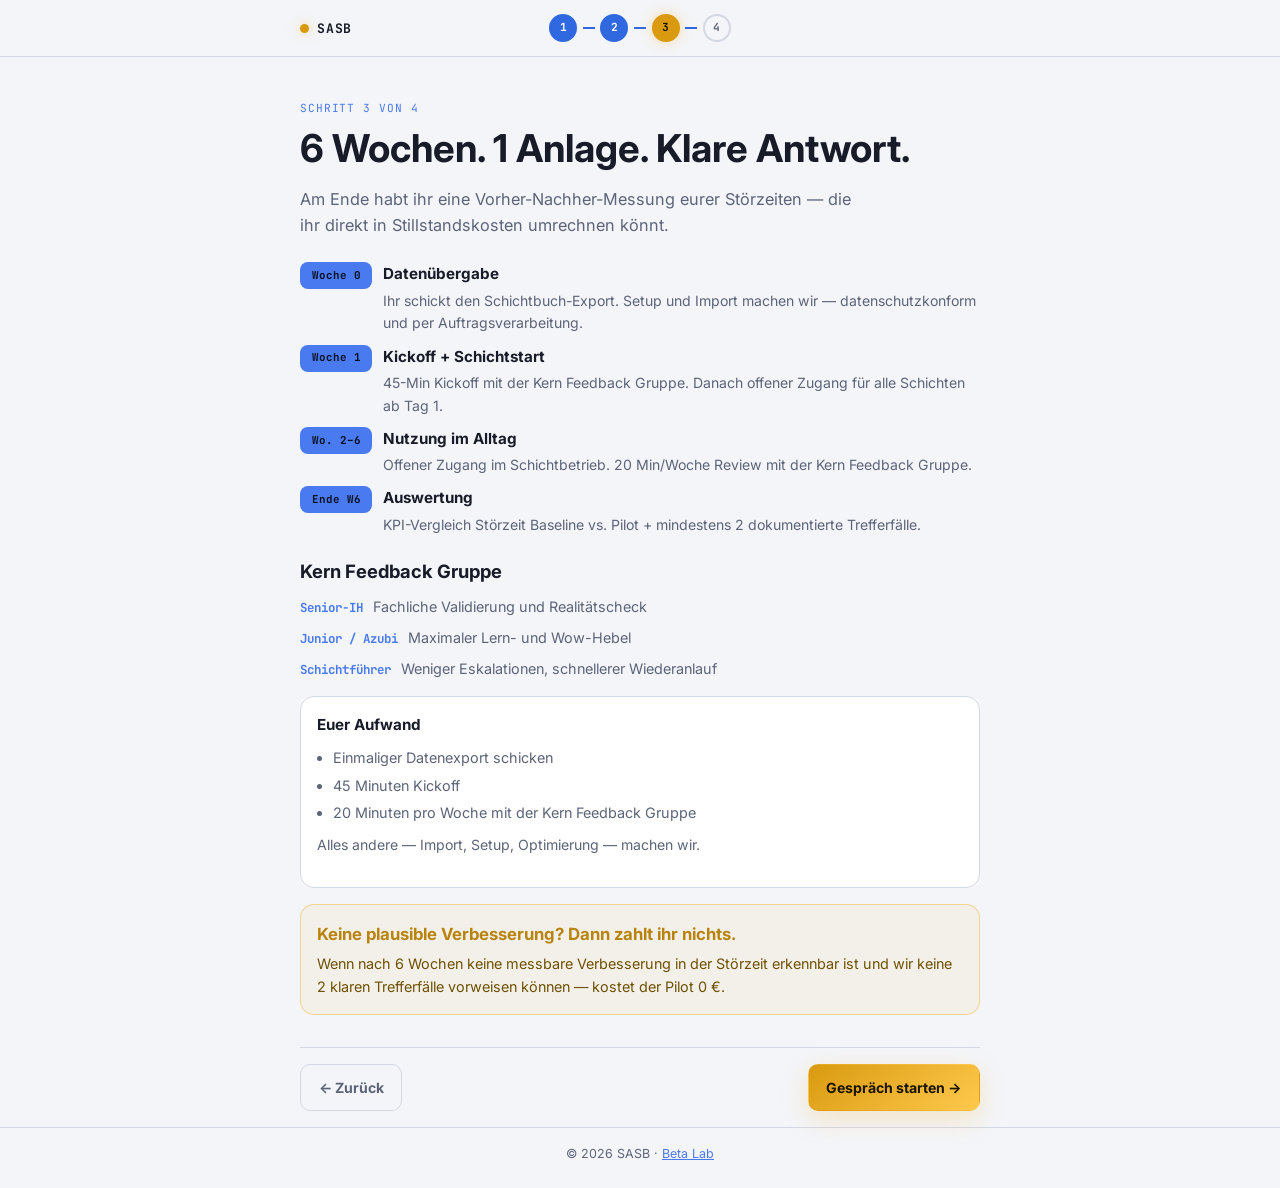
==== ablauf/index.html @ c2d975c8 "Restructure static site and add GitHub Pages deployment" ====
<!doctype html>
<html lang="de">
<head>
  <meta charset="utf-8" />
  <script>
  (() => {
    try {
      const stored = localStorage.getItem('lugh21-theme');
      if (stored === 'dark' || stored === 'light') {
        document.documentElement.setAttribute('data-theme', stored);
      } else if (stored === 'system') {
        document.documentElement.removeAttribute('data-theme');
      } else {
        document.documentElement.setAttribute('data-theme', 'light');
      }
    } catch (error) {
      document.documentElement.setAttribute('data-theme', 'light');
    }
  })();
  </script>
  <meta name="viewport" content="width=device-width, initial-scale=1" />
  <title>SASB | 6 Wochen Pilot</title>
  <meta name="description" content="Der SASB-Pilot: 6 Wochen, 1 Engpassanlage, klare Messung — und wenn nichts besser wird, kostet es nichts." />
  <meta name="robots" content="noindex,nofollow" />
  <link rel="preconnect" href="https://fonts.googleapis.com" />
  <link rel="preconnect" href="https://fonts.gstatic.com" crossorigin />
  <link rel="preconnect" href="https://assets.calendly.com" crossorigin />
  <link rel="preconnect" href="https://calendly.com" />
  <link rel="dns-prefetch" href="//assets.calendly.com" />
  <link rel="dns-prefetch" href="//calendly.com" />
  <link href="https://fonts.googleapis.com/css2?family=Inter:wght@400;600;700&family=JetBrains+Mono:wght@500;700&display=swap" rel="stylesheet" />
  <link rel="stylesheet" href="../assets/style.css" />
  <script src="../assets/theme.js" defer></script>
</head>
<body>

  <header class="site-header">
    <div class="wrap header-row">
      <a class="brand" href="../">
        <span class="brand-dot" aria-hidden="true"></span>
        SASB
      </a>
      <nav class="steps" aria-label="Fortschritt">
        <a class="step-dot done" href="../" aria-label="Schritt 1">1</a>
        <span class="step-line done"></span>
        <a class="step-dot done" href="../loesung/" aria-label="Schritt 2">2</a>
        <span class="step-line done"></span>
        <span class="step-dot active" aria-current="step" aria-label="Schritt 3">3</span>
        <span class="step-line done"></span>
        <a class="step-dot" href="../termin/" aria-label="Schritt 4">4</a>
      </nav>
      <div class="links"></div>
    </div>
  </header>

  <main>
    <div class="wrap">

      <div class="reveal">
        <p class="page-label">Schritt 3 von 4</p>
        <h1>6 Wochen. 1 Anlage. Klare Antwort.</h1>
        <p class="lead">Am Ende habt ihr eine Vorher-Nachher-Messung eurer Störzeiten — die ihr direkt in Stillstandskosten umrechnen könnt.</p>
      </div>

      <div class="timeline reveal d2">
        <div class="tl-item">
          <span class="tl-tag">Woche 0</span>
          <div>
            <h3>Datenübergabe</h3>
            <p>Ihr schickt den Schichtbuch-Export. Setup und Import machen wir — datenschutzkonform und per Auftragsverarbeitung.</p>
          </div>
        </div>
        <div class="tl-item">
          <span class="tl-tag">Woche 1</span>
          <div>
            <h3>Kickoff + Schichtstart</h3>
            <p>45-Min Kickoff mit der Kern Feedback Gruppe. Danach offener Zugang für alle Schichten ab Tag 1.</p>
          </div>
        </div>
        <div class="tl-item">
          <span class="tl-tag">Wo. 2–6</span>
          <div>
            <h3>Nutzung im Alltag</h3>
            <p>Offener Zugang im Schichtbetrieb. 20 Min/Woche Review mit der Kern Feedback Gruppe.</p>
          </div>
        </div>
        <div class="tl-item">
          <span class="tl-tag">Ende W6</span>
          <div>
            <h3>Auswertung</h3>
            <p>KPI-Vergleich Störzeit Baseline vs. Pilot + mindestens 2 dokumentierte Trefferfälle.</p>
          </div>
        </div>
      </div>

      <h2 class="reveal d2" style="margin-top: 1.5rem;">Kern Feedback Gruppe</h2>
      <div class="champions reveal d2">
        <div class="champion">
          <strong>Senior-IH</strong>
          <span>Fachliche Validierung und Realitätscheck</span>
        </div>
        <div class="champion">
          <strong>Junior / Azubi</strong>
          <span>Maximaler Lern- und Wow-Hebel</span>
        </div>
        <div class="champion">
          <strong>Schichtführer</strong>
          <span>Weniger Eskalationen, schnellerer Wiederanlauf</span>
        </div>
      </div>

      <div class="effort reveal d3">
        <h3>Euer Aufwand</h3>
        <ul>
          <li>Einmaliger Datenexport schicken</li>
          <li>45 Minuten Kickoff</li>
          <li>20 Minuten pro Woche mit der Kern Feedback Gruppe</li>
        </ul>
        <p style="margin-top: 0.6rem; color: var(--muted); font-size: 0.88rem;">Alles andere — Import, Setup, Optimierung — machen wir.</p>
      </div>

      <div class="signal-box reveal d3">
        <h3>Keine plausible Verbesserung? Dann zahlt ihr nichts.</h3>
        <p>Wenn nach 6 Wochen keine messbare Verbesserung in der Störzeit erkennbar ist und wir keine 2 klaren Trefferfälle vorweisen können — kostet der Pilot 0&nbsp;&euro;.</p>
      </div>

      <nav class="wizard-nav reveal d3">
        <a class="btn btn-back" href="../loesung/">&larr; Zurück</a>
        <a class="btn btn-next" href="../termin/">Gespräch starten &rarr;</a>
      </nav>

    </div>
  </main>

  <footer class="site-footer">
    <div class="wrap">
      &copy; 2026 SASB &middot; <a href="/beta-lab/">Beta Lab</a>
    </div>
  </footer>

  <script>
    (() => {
      const TERMIN_URL = '../termin/';
      const CALENDLY_WIDGET_URL = 'https://assets.calendly.com/assets/external/widget.js';
      let warmed = false;

      function appendHeadLink(attributes) {
        if (document.head.querySelector(`link[href="${attributes.href}"][rel="${attributes.rel}"]`)) return;

        const link = document.createElement('link');
        Object.entries(attributes).forEach(([key, value]) => {
          link.setAttribute(key, value);
        });
        document.head.appendChild(link);
      }

      function warmCalendly() {
        if (warmed) return;
        warmed = true;

        appendHeadLink({ rel: 'prefetch', href: TERMIN_URL });
        appendHeadLink({ rel: 'prefetch', href: CALENDLY_WIDGET_URL, as: 'script', crossorigin: 'anonymous' });
      }

      const nextButton = document.querySelector('a[href="../termin/"]');
      if (nextButton) {
        ['pointerenter', 'focus', 'touchstart'].forEach((eventName) => {
          nextButton.addEventListener(eventName, warmCalendly, { once: true, passive: true });
        });
      }

      if ('requestIdleCallback' in window) {
        window.requestIdleCallback(warmCalendly, { timeout: 1600 });
      } else {
        window.setTimeout(warmCalendly, 900);
      }
    })();
  </script>

</body>
</html>
---- assets/style.css ----
/* SASB Case Study Flow — "Werkstatt-Klarheit" */

/* === Light Mode (Default) === */
:root {
  color-scheme: light;
  --bg: #f4f5f9;
  --surface: #ffffff;
  --surface-2: #eceef3;
  --line: #d3d8e3;
  --text: #181c28;
  --muted: #5c6478;
  --blue: #3068e0;
  --blue-soft: #4a7af0;
  --signal: #d99a10;
  --signal-soft: #b8840e;
  --ok: #1c9968;
  --warn: #d44e4e;
  --header-bg: rgba(244, 245, 249, 0.92);
  --terminal-bg: #eceef3;
  --terminal-text: #2c3652;
  --signal-text: #6e5000;
  --callout-text: #1e3d6e;
  --max: 680px;
  --r: 14px;
}

/* === Dark Mode === */
:root[data-theme="dark"] {
  color-scheme: dark;
  --bg: #0c1021;
  --surface: #151b2e;
  --surface-2: #1a2240;
  --line: #253354;
  --text: #e8edf5;
  --muted: #8a96b0;
  --blue: #3b7dff;
  --blue-soft: #6b9fff;
  --signal: #f0b429;
  --signal-soft: #ffd97a;
  --ok: #34d399;
  --warn: #f87171;
  --header-bg: rgba(12, 16, 33, 0.92);
  --terminal-bg: linear-gradient(175deg, #0e142a, #0a0e1c);
  --terminal-text: #c0d0f0;
  --signal-text: #ffe8a8;
  --callout-text: #bdd4ff;
}

@media (prefers-color-scheme: dark) {
  :root:not([data-theme]) {
    color-scheme: dark;
    --bg: #0c1021;
    --surface: #151b2e;
    --surface-2: #1a2240;
    --line: #253354;
    --text: #e8edf5;
    --muted: #8a96b0;
    --blue: #3b7dff;
    --blue-soft: #6b9fff;
    --signal: #f0b429;
    --signal-soft: #ffd97a;
    --ok: #34d399;
    --warn: #f87171;
    --header-bg: rgba(12, 16, 33, 0.92);
    --terminal-bg: linear-gradient(175deg, #0e142a, #0a0e1c);
    --terminal-text: #c0d0f0;
    --signal-text: #ffe8a8;
    --callout-text: #bdd4ff;
  }
}

*, *::before, *::after { box-sizing: border-box; }

html, body { margin: 0; padding: 0; }

body {
  font-family: Inter, system-ui, -apple-system, sans-serif;
  color: var(--text);
  background: var(--bg);
  line-height: 1.6;
  min-height: 100vh;
  display: flex;
  flex-direction: column;
}

a { color: inherit; text-decoration: none; }

/* Layout */
.wrap {
  width: min(var(--max), calc(100% - 2rem));
  margin: 0 auto;
}

main {
  flex: 1;
  padding: 2rem 0 1rem;
}

/* === HEADER === */
.site-header {
  border-bottom: 1px solid var(--line);
  background: var(--header-bg);
  backdrop-filter: blur(10px);
  position: sticky;
  top: 0;
  z-index: 10;
}

.header-row {
  display: flex;
  align-items: center;
  justify-content: space-between;
  min-height: 56px;
  gap: 0.5rem;
}

.brand {
  display: inline-flex;
  align-items: center;
  gap: 0.5rem;
  font-family: "JetBrains Mono", monospace;
  font-weight: 700;
  font-size: 0.82rem;
  letter-spacing: 0.06em;
  text-transform: uppercase;
  color: var(--text);
  min-width: 60px;
}

.brand-dot {
  width: 9px;
  height: 9px;
  border-radius: 50%;
  background: var(--signal);
  box-shadow: 0 0 12px rgba(240, 180, 41, 0.5);
}

.links {
  display: flex;
  align-items: center;
  justify-content: flex-end;
  min-width: 60px;
}

/* === STEP INDICATOR === */
.steps {
  display: flex;
  align-items: center;
  gap: 0.35rem;
}

.step-dot {
  width: 28px;
  height: 28px;
  border-radius: 50%;
  display: grid;
  place-items: center;
  font-family: "JetBrains Mono", monospace;
  font-size: 0.7rem;
  font-weight: 700;
  border: 2px solid var(--line);
  color: var(--muted);
  background: transparent;
  transition: 0.2s ease;
}

a.step-dot:hover {
  border-color: var(--blue-soft);
  color: var(--text);
  box-shadow: 0 0 0 3px rgba(59, 125, 255, 0.12);
}

a.step-dot.done:hover {
  border-color: var(--blue-soft);
  background: var(--blue-soft);
  color: #fff;
}

a.step-dot:focus-visible {
  outline: 2px solid rgba(59, 125, 255, 0.55);
  outline-offset: 2px;
}

.step-dot.done {
  border-color: var(--blue);
  background: var(--blue);
  color: #fff;
}

.step-dot.active {
  border-color: var(--signal);
  background: var(--signal);
  color: #1a1500;
  box-shadow: 0 0 14px rgba(240, 180, 41, 0.4);
}

.step-line {
  width: 12px;
  height: 2px;
  background: var(--line);
}

.step-line.done {
  background: var(--blue);
}

/* === PAGE HEADLINE === */
.page-label {
  font-family: "JetBrains Mono", monospace;
  font-size: 0.7rem;
  letter-spacing: 0.08em;
  text-transform: uppercase;
  color: var(--blue-soft);
  margin-bottom: 0.5rem;
}

h1 {
  font-size: clamp(1.6rem, 5vw, 2.4rem);
  line-height: 1.15;
  margin: 0 0 1rem;
  font-weight: 700;
}

.lead {
  color: var(--muted);
  font-size: 1.02rem;
  margin: 0 0 1.5rem;
  max-width: 56ch;
}

h2 {
  font-size: 1.15rem;
  line-height: 1.2;
  margin: 0 0 0.6rem;
  font-weight: 700;
}

/* === CARDS === */
.card-grid {
  display: grid;
  gap: 0.75rem;
  margin-top: 1.2rem;
}

.card {
  border-radius: var(--r);
  border: 1px solid var(--line);
  background: var(--surface);
  padding: 1rem;
}

.card h3 {
  font-size: 1rem;
  margin: 0 0 0.4rem;
  line-height: 1.25;
}

.card p {
  margin: 0;
  color: var(--muted);
  font-size: 0.92rem;
}

.card-icon {
  width: 32px;
  height: 32px;
  border-radius: 8px;
  display: grid;
  place-items: center;
  font-size: 0.82rem;
  margin-bottom: 0.6rem;
  font-weight: 700;
  font-family: "JetBrains Mono", monospace;
}

.card-icon.red {
  background: rgba(248, 113, 113, 0.15);
  color: var(--warn);
  border: 1px solid rgba(248, 113, 113, 0.3);
}

.card-icon.blue {
  background: rgba(59, 125, 255, 0.12);
  color: var(--blue-soft);
  border: 1px solid rgba(59, 125, 255, 0.3);
}

.card-icon.green {
  background: rgba(52, 211, 153, 0.12);
  color: var(--ok);
  border: 1px solid rgba(52, 211, 153, 0.3);
}

/* === TERMINAL === */
.terminal {
  border-radius: var(--r);
  border: 1px solid var(--line);
  background: var(--terminal-bg);
  padding: 0.8rem 1rem;
  margin: 1rem 0;
}

.terminal-head {
  display: flex;
  align-items: center;
  gap: 0.4rem;
  margin-bottom: 0.7rem;
}

.terminal-head i {
  width: 8px;
  height: 8px;
  border-radius: 50%;
  background: var(--line);
}

.terminal-head span {
  margin-left: 0.3rem;
  font-family: "JetBrains Mono", monospace;
  font-size: 0.72rem;
  color: var(--muted);
}

.terminal pre {
  margin: 0;
  font-family: "JetBrains Mono", monospace;
  font-size: 0.78rem;
  color: var(--terminal-text);
  white-space: pre-wrap;
  line-height: 1.55;
}

/* === DEMO BLOCKS (Eingabe / Antwort) === */
.demo-context {
  font-size: 0.88rem;
  color: var(--muted);
  margin: 1rem 0 0.5rem;
}

.demo-block {
  border-radius: var(--r);
  border: 1px solid var(--line);
  background: var(--terminal-bg);
  padding: 0.8rem 1rem;
  font-family: "JetBrains Mono", monospace;
  font-size: 0.78rem;
  color: var(--terminal-text);
  line-height: 1.55;
}

.demo-block + .demo-block {
  margin-top: 0.75rem;
}

.demo-block-head {
  display: flex;
  align-items: baseline;
  justify-content: space-between;
  gap: 0.5rem;
  margin-bottom: 0.5rem;
  flex-wrap: wrap;
}

.demo-block-head .terminal-label {
  margin-bottom: 0;
}

.demo-block-head-right {
  display: flex;
  align-items: center;
  gap: 0.5rem;
  flex-wrap: wrap;
}

.demo-block p {
  margin: 0 0 0.6rem;
}

.demo-block p:last-child {
  margin-bottom: 0;
}

/* === TERMINAL BODY (structured content) === */
.terminal-body {
  font-family: "JetBrains Mono", monospace;
  font-size: 0.78rem;
  color: var(--terminal-text);
  line-height: 1.55;
}

.terminal-body p {
  margin: 0 0 0.6rem;
}

.terminal-body p:last-child {
  margin-bottom: 0;
}

.terminal-input {
  color: var(--text);
  font-weight: 700;
  padding-bottom: 0.6rem;
  margin-bottom: 0.7rem;
  border-bottom: 1px solid var(--line);
}

.terminal-prompt {
  color: var(--signal);
  margin-right: 0.3rem;
}

.terminal-label {
  font-weight: 700;
  text-transform: uppercase;
  letter-spacing: 0.04em;
  font-size: 0.72rem;
  margin-bottom: 0.25rem;
  color: var(--muted);
}

.terminal-label.action {
  color: var(--ok);
  display: flex;
  align-items: center;
  gap: 0.5rem;
  flex-wrap: wrap;
}

.terminal-score {
  display: inline-flex;
  align-items: center;
  gap: 0.25rem;
  font-family: "JetBrains Mono", monospace;
  font-size: 0.68rem;
  font-weight: 700;
  color: var(--ok);
  background: rgba(52, 211, 153, 0.1);
  border: 1px solid rgba(52, 211, 153, 0.3);
  border-radius: 6px;
  padding: 0.15rem 0.45rem;
  text-transform: none;
  letter-spacing: 0;
}

.terminal-cause {
  font-family: "JetBrains Mono", monospace;
  font-size: 0.75rem;
  color: var(--signal-soft);
  background: rgba(240, 180, 41, 0.07);
  border: 1px solid rgba(240, 180, 41, 0.35);
  border-radius: 8px;
  padding: 0.4rem 0.6rem;
  line-height: 1.45;
  margin: 0.3rem 0 0;
}

.terminal-source-link {
  font-size: 0.68rem;
  color: var(--blue-soft);
  cursor: pointer;
  text-transform: none;
  letter-spacing: 0;
  font-weight: 500;
  white-space: nowrap;
}

.terminal-source-link:hover {
  text-decoration: underline;
}

.terminal-details {
  border-top: 1px solid var(--line);
  padding-top: 0.5rem;
  margin-top: 0.6rem;
}

.terminal-details summary {
  font-weight: 700;
  color: var(--muted);
  text-transform: uppercase;
  letter-spacing: 0.04em;
  font-size: 0.72rem;
  cursor: pointer;
  list-style: none;
  display: flex;
  align-items: center;
  gap: 0.4rem;
}

.terminal-details summary::-webkit-details-marker {
  display: none;
}

.terminal-details summary::before {
  content: "\25B6";
  font-size: 0.55rem;
  color: var(--muted);
  transition: transform 0.15s ease;
}

.terminal-details[open] summary::before {
  transform: rotate(90deg);
}

.terminal-details p {
  margin: 0.4rem 0 0;
  padding-left: 1rem;
  color: var(--terminal-text);
}

.terminal-details .terminal-raw-entry {
  margin: 0.4rem 0 0;
  padding-left: 1rem;
  color: var(--terminal-text);
  white-space: normal;
  overflow-wrap: break-word;
  font-size: 0.88rem;
  line-height: 1.6;
}

.terminal-details[open] {
  padding-bottom: 0.2rem;
}

/* === COMPARE BOX (Ist / Ist nicht) === */
.compare {
  display: grid;
  gap: 0.75rem;
  margin: 1rem 0;
}

.compare-box {
  border-radius: var(--r);
  padding: 0.9rem 1rem;
  border: 1px solid;
}

.compare-box.positive {
  border-color: rgba(52, 211, 153, 0.35);
  background: rgba(52, 211, 153, 0.06);
}

.compare-box.negative {
  border-color: rgba(248, 113, 113, 0.3);
  background: rgba(248, 113, 113, 0.05);
}

.compare-box h3 {
  font-size: 0.82rem;
  margin: 0 0 0.4rem;
  font-family: "JetBrains Mono", monospace;
  letter-spacing: 0.04em;
  text-transform: uppercase;
}

.compare-box.positive h3 { color: var(--ok); }
.compare-box.negative h3 { color: var(--warn); }

.compare-box ul {
  margin: 0;
  padding-left: 1rem;
  color: var(--muted);
  font-size: 0.88rem;
}

.compare-box li + li { margin-top: 0.3rem; }

/* === CASE CARDS === */
.case-card {
  border-radius: var(--r);
  border: 1px solid var(--line);
  background: var(--surface);
  padding: 1rem;
}

.case-card h3 {
  font-size: 0.95rem;
  margin: 0 0 0.5rem;
}

.case-card ul {
  margin: 0;
  padding-left: 1rem;
  color: var(--muted);
  font-size: 0.88rem;
}

.case-card li + li { margin-top: 0.3rem; }

/* === KPI === */
.kpi-grid {
  display: grid;
  grid-template-columns: repeat(3, 1fr);
  gap: 0.6rem;
  margin: 1rem 0;
}

.kpi-item {
  border-radius: 10px;
  border: 1px solid var(--line);
  background: var(--surface);
  padding: 0.7rem;
  text-align: center;
}

.kpi-item strong {
  display: block;
  font-family: "JetBrains Mono", monospace;
  color: var(--signal);
  font-size: 0.95rem;
}

.kpi-item span {
  font-size: 0.78rem;
  color: var(--muted);
}

/* === TIMELINE === */
.timeline {
  display: grid;
  gap: 0.6rem;
  margin: 1rem 0;
}

.tl-item {
  display: grid;
  grid-template-columns: 72px 1fr;
  gap: 0.7rem;
  align-items: start;
}

.tl-tag {
  text-align: center;
  border-radius: 8px;
  padding: 0.3rem 0.35rem;
  font-family: "JetBrains Mono", monospace;
  font-size: 0.68rem;
  font-weight: 700;
  color: #0a0f1f;
  background: var(--blue-soft);
}

.tl-item h3 {
  font-size: 0.95rem;
  margin: 0 0 0.2rem;
}

.tl-item p {
  margin: 0;
  color: var(--muted);
  font-size: 0.88rem;
}

/* === SIGNAL BOX (Risikoregel) === */
.signal-box {
  border-radius: var(--r);
  border: 1px solid rgba(240, 180, 41, 0.45);
  background: rgba(240, 180, 41, 0.07);
  padding: 1rem;
  margin: 1rem 0;
}

.signal-box h3 {
  font-size: 1.05rem;
  color: var(--signal-soft);
  margin: 0 0 0.3rem;
}

.signal-box p {
  margin: 0;
  color: var(--signal-text);
  font-size: 0.9rem;
}

/* === CALLOUT === */
.callout {
  border-radius: var(--r);
  border: 1px solid rgba(59, 125, 255, 0.35);
  background: rgba(59, 125, 255, 0.07);
  padding: 0.8rem 1rem;
  color: var(--callout-text);
  font-size: 0.88rem;
  margin: 1rem 0;
}

/* === NOTE (muted hint) === */
.note {
  font-size: 0.8rem;
  color: var(--muted);
  margin-top: 0.6rem;
  padding-left: 0.7rem;
  border-left: 2px solid var(--line);
}

/* === CHAMPIONS === */
.champions {
  display: grid;
  gap: 0.5rem;
  margin: 0.8rem 0;
}

.champion {
  display: flex;
  gap: 0.6rem;
  align-items: baseline;
  font-size: 0.9rem;
}

.champion strong {
  font-family: "JetBrains Mono", monospace;
  font-size: 0.78rem;
  color: var(--blue-soft);
  min-width: fit-content;
}

.champion span {
  color: var(--muted);
}

/* === EFFORT === */
.effort {
  border-radius: var(--r);
  border: 1px solid var(--line);
  background: var(--surface);
  padding: 1rem;
  margin: 1rem 0;
}

.effort h3 {
  font-size: 0.95rem;
  margin: 0 0 0.5rem;
}

.effort ul {
  margin: 0;
  padding-left: 1rem;
  color: var(--muted);
  font-size: 0.9rem;
}

.effort li + li { margin-top: 0.3rem; }

/* === FORM === */
.form-card {
  border-radius: var(--r);
  border: 1px solid var(--line);
  background: var(--surface);
  padding: 1rem;
  margin: 1rem 0;
}

.form-card label {
  display: block;
  font-size: 0.8rem;
  color: var(--muted);
  margin-bottom: 0.3rem;
}

.form-card input,
.form-card select,
.form-card textarea {
  width: 100%;
  border-radius: 8px;
  border: 1px solid var(--line);
  background: var(--bg);
  color: var(--text);
  font: inherit;
  font-size: 0.9rem;
  padding: 0.55rem 0.7rem;
  margin-bottom: 0.7rem;
}

.form-card textarea {
  min-height: 90px;
  resize: vertical;
}

.form-card input:focus,
.form-card select:focus,
.form-card textarea:focus {
  outline: 2px solid rgba(59, 125, 255, 0.45);
  outline-offset: 1px;
}

/* === CALENDLY EMBED === */
.calendly-container {
  position: relative;
  min-height: 760px;
  border-radius: var(--r);
  border: 1px solid var(--line);
  background: var(--surface);
  overflow: hidden;
  margin: 1.5rem 0;
}

.calendly-loading {
  position: absolute;
  inset: 0;
  display: flex;
  align-items: center;
  justify-content: center;
  padding: 1rem;
  font-family: "JetBrains Mono", monospace;
  font-size: 0.8rem;
  color: var(--muted);
  background:
    linear-gradient(
      110deg,
      transparent 20%,
      rgba(255, 255, 255, 0.26) 40%,
      transparent 60%
    ),
    linear-gradient(180deg, var(--surface), var(--surface-2));
  background-size: 250% 100%, 100% 100%;
  animation: calendlyShimmer 1.7s linear infinite;
  transition: opacity 0.22s ease;
  pointer-events: none;
}

.calendly-container .calendly-inline-widget {
  min-height: 760px;
  opacity: 0.01;
  transition: opacity 0.22s ease;
}

.calendly-container[data-calendly-state="ready"] .calendly-loading {
  opacity: 0;
}

.calendly-container[data-calendly-state="ready"] .calendly-inline-widget {
  opacity: 1;
}

.calendly-container[data-calendly-state="error"] .calendly-loading {
  animation: none;
  background: linear-gradient(180deg, var(--surface), var(--surface-2));
  pointer-events: auto;
}

.calendly-container[data-calendly-state="error"] .calendly-loading a {
  color: var(--blue);
  font-weight: 700;
  text-decoration: underline;
}

@keyframes calendlyShimmer {
  0% {
    background-position: 110% 0, 0 0;
  }
  100% {
    background-position: -120% 0, 0 0;
  }
}

.contact-divider {
  font-size: 0.85rem;
  color: var(--muted);
  text-align: center;
  margin: 1.2rem 0 0.8rem;
  position: relative;
  display: flex;
  align-items: center;
  gap: 0.8rem;
}

.contact-divider::before,
.contact-divider::after {
  content: "";
  flex: 1;
  height: 1px;
  background: var(--line);
}

.contact-alt {
  display: grid;
  gap: 0.65rem;
}

/* === CHECK LIST (Termin) === */
.check-list {
  margin: 0.8rem 0;
  padding: 0;
  list-style: none;
}

.check-list li {
  padding: 0.45rem 0 0.45rem 1.4rem;
  position: relative;
  color: var(--muted);
  font-size: 0.92rem;
}

.check-list li::before {
  content: "";
  position: absolute;
  left: 0;
  top: 0.65rem;
  width: 8px;
  height: 8px;
  border-radius: 50%;
  background: var(--blue);
}

/* === WIZARD NAV === */
.wizard-nav {
  margin-top: 2rem;
  padding-top: 1rem;
  border-top: 1px solid var(--line);
  display: flex;
  justify-content: space-between;
  align-items: center;
  gap: 0.8rem;
}

.btn {
  display: inline-flex;
  align-items: center;
  justify-content: center;
  gap: 0.4rem;
  border-radius: 10px;
  padding: 0.7rem 1.1rem;
  font-weight: 700;
  font-size: 0.88rem;
  border: 1px solid transparent;
  transition: 0.18s ease;
  cursor: pointer;
}

.btn:hover { transform: translateY(-1px); }

.btn-next {
  background: linear-gradient(140deg, var(--signal), #ffc94d);
  color: #1a1400;
  box-shadow: 0 8px 24px rgba(240, 180, 41, 0.25);
}

.btn-back {
  background: transparent;
  border-color: var(--line);
  color: var(--muted);
}

.btn-back:hover {
  border-color: var(--blue);
  color: var(--text);
}

.btn-mail {
  background: var(--blue);
  color: #fff;
  box-shadow: 0 8px 24px rgba(59, 125, 255, 0.25);
  width: 100%;
  padding: 0.85rem;
  font-size: 0.95rem;
}

.contact-options {
  margin: 1.5rem 0;
  display: grid;
  gap: 0.65rem;
}

.btn-whatsapp {
  width: 100%;
  padding: 0.85rem;
  font-size: 0.95rem;
  background: rgba(52, 211, 153, 0.12);
  border-color: rgba(52, 211, 153, 0.45);
  color: var(--text);
}

.btn-whatsapp:hover {
  border-color: rgba(52, 211, 153, 0.7);
}

/* === TRUST STRIP === */
.trust-strip {
  border-radius: var(--r);
  border: 1px solid rgba(52, 211, 153, 0.35);
  background: rgba(52, 211, 153, 0.06);
  padding: 1rem;
  margin: 1rem 0;
}

.trust-strip h3 {
  font-size: 0.95rem;
  color: var(--ok);
  margin: 0 0 0.5rem;
}

.trust-strip ul {
  margin: 0;
  padding: 0;
  list-style: none;
}

.trust-strip li {
  padding: 0.3rem 0 0.3rem 1.2rem;
  position: relative;
  color: var(--muted);
  font-size: 0.88rem;
}

.trust-strip li::before {
  content: "";
  position: absolute;
  left: 0;
  top: 0.55rem;
  width: 7px;
  height: 7px;
  border-radius: 50%;
  background: var(--ok);
}

/* === FAQ SECTION === */
.faq-section {
  margin: 1rem 0;
}

.faq-section h3 {
  font-size: 0.95rem;
  margin: 0 0 0.6rem;
}

.faq-item {
  border-radius: 10px;
  border: 1px solid var(--line);
  background: var(--surface);
  margin-bottom: 0.5rem;
}

.faq-item summary {
  padding: 0.7rem 1rem;
  font-weight: 600;
  font-size: 0.88rem;
  cursor: pointer;
  list-style: none;
  display: flex;
  align-items: center;
  gap: 0.5rem;
  color: var(--text);
}

.faq-item summary::-webkit-details-marker {
  display: none;
}

.faq-item summary::before {
  content: "\25B6";
  font-size: 0.5rem;
  color: var(--muted);
  transition: transform 0.15s ease;
  flex-shrink: 0;
}

.faq-item[open] summary::before {
  transform: rotate(90deg);
}

.faq-item p {
  margin: 0;
  padding: 0 1rem 0.7rem 1.8rem;
  color: var(--muted);
  font-size: 0.86rem;
  line-height: 1.55;
}

/* === FOOTER === */
.site-footer {
  margin-top: auto;
  border-top: 1px solid var(--line);
  padding: 1rem 0 1.5rem;
  color: var(--muted);
  font-size: 0.78rem;
  text-align: center;
}

.site-footer a {
  color: var(--blue-soft);
  text-decoration: underline;
}

/* === REVEAL ANIMATION === */
.reveal {
  opacity: 0;
  transform: translateY(14px);
  animation: lift 0.5s ease forwards;
}

.reveal.d2 { animation-delay: 0.07s; }
.reveal.d3 { animation-delay: 0.14s; }

@keyframes lift {
  to { opacity: 1; transform: none; }
}

/* === RESPONSIVE === */
@media (min-width: 640px) {
  .compare { grid-template-columns: 1fr 1fr; }
  .card-grid.cols-3 { grid-template-columns: repeat(3, 1fr); }
}

@media (max-width: 400px) {
  .steps { gap: 0.2rem; }
  .step-dot { width: 24px; height: 24px; font-size: 0.62rem; }
  .step-line { width: 6px; }
  .kpi-grid { grid-template-columns: 1fr; }
  .tl-item { grid-template-columns: 60px 1fr; }
}
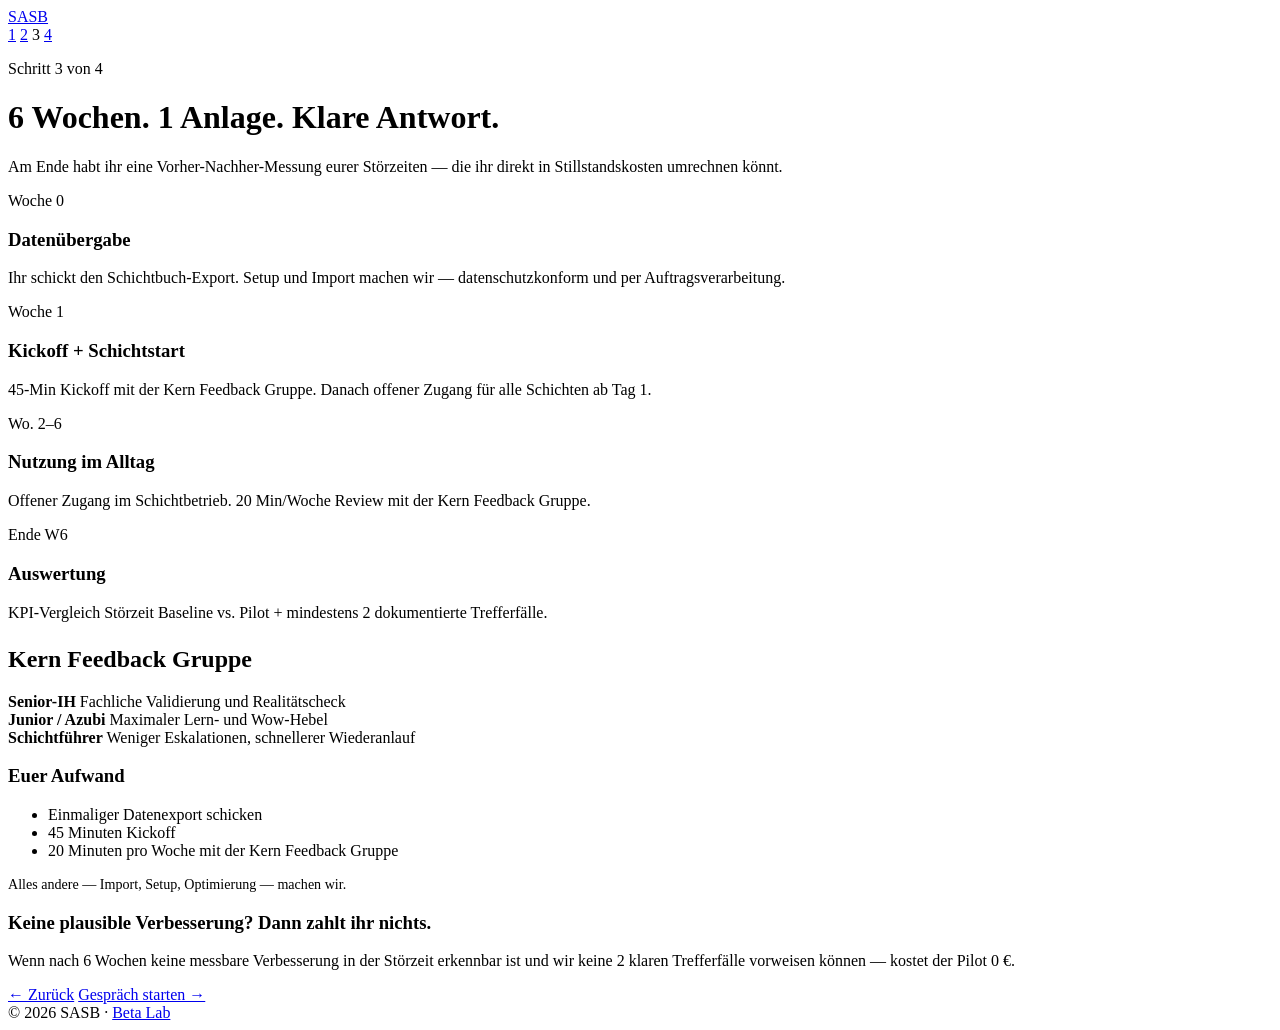
==== commit 7a41ec2b: "Update website to neuer Stand" ====
--- a/ablauf/index.html
+++ b/ablauf/index.html
@@ -29,25 +29,25 @@
   <link rel="dns-prefetch" href="//assets.calendly.com" />
   <link rel="dns-prefetch" href="//calendly.com" />
   <link href="https://fonts.googleapis.com/css2?family=Inter:wght@400;600;700&family=JetBrains+Mono:wght@500;700&display=swap" rel="stylesheet" />
-  <link rel="stylesheet" href="../assets/style.css" />
-  <script src="../assets/theme.js" defer></script>
+  <link rel="stylesheet" href="/SASB_CaseStudy/assets/style.css" />
+  <script src="/assets/theme.js" defer></script>
 </head>
 <body>
 
   <header class="site-header">
     <div class="wrap header-row">
-      <a class="brand" href="../">
+      <a class="brand" href="/SASB_CaseStudy/">
         <span class="brand-dot" aria-hidden="true"></span>
         SASB
       </a>
       <nav class="steps" aria-label="Fortschritt">
-        <a class="step-dot done" href="../" aria-label="Schritt 1">1</a>
+        <a class="step-dot done" href="/SASB_CaseStudy/" aria-label="Schritt 1">1</a>
         <span class="step-line done"></span>
-        <a class="step-dot done" href="../loesung/" aria-label="Schritt 2">2</a>
+        <a class="step-dot done" href="/SASB_CaseStudy/loesung/" aria-label="Schritt 2">2</a>
         <span class="step-line done"></span>
         <span class="step-dot active" aria-current="step" aria-label="Schritt 3">3</span>
         <span class="step-line done"></span>
-        <a class="step-dot" href="../termin/" aria-label="Schritt 4">4</a>
+        <a class="step-dot" href="/SASB_CaseStudy/termin/" aria-label="Schritt 4">4</a>
       </nav>
       <div class="links"></div>
     </div>
@@ -125,8 +125,8 @@
       </div>
 
       <nav class="wizard-nav reveal d3">
-        <a class="btn btn-back" href="../loesung/">&larr; Zurück</a>
-        <a class="btn btn-next" href="../termin/">Gespräch starten &rarr;</a>
+        <a class="btn btn-back" href="/SASB_CaseStudy/loesung/">&larr; Zurück</a>
+        <a class="btn btn-next" href="/SASB_CaseStudy/termin/">Gespräch starten &rarr;</a>
       </nav>
 
     </div>
@@ -140,8 +140,9 @@
 
   <script>
     (() => {
-      const TERMIN_URL = '../termin/';
-      const CALENDLY_WIDGET_URL = 'https://assets.calendly.com/assets/external/widget.js';
+      const TERMIN_URL = '/SASB_CaseStudy/termin/';
+      const CALENDLY_BOOKING_URL =
+        'https://calendly.com/lughvergenz/15-minuten-sasb-case-study-telefon-gesprach';
       let warmed = false;
 
       function appendHeadLink(attributes) {
@@ -158,21 +159,53 @@
         if (warmed) return;
         warmed = true;
 
+        try {
+          sessionStorage.setItem('sasb-calendly-warmed-at', String(Date.now()));
+        } catch (error) {
+          // Ignore storage issues in restricted browser contexts.
+        }
+
         appendHeadLink({ rel: 'prefetch', href: TERMIN_URL });
-        appendHeadLink({ rel: 'prefetch', href: CALENDLY_WIDGET_URL, as: 'script', crossorigin: 'anonymous' });
-      }
-
-      const nextButton = document.querySelector('a[href="../termin/"]');
+        appendHeadLink({ rel: 'prefetch', href: CALENDLY_BOOKING_URL });
+
+        if (!document.getElementById('termin-warmup-frame')) {
+          const frame = document.createElement('iframe');
+          frame.id = 'termin-warmup-frame';
+          frame.src = TERMIN_URL;
+          frame.tabIndex = -1;
+          frame.setAttribute('aria-hidden', 'true');
+          frame.style.cssText =
+            'position:absolute;left:-9999px;bottom:0;width:1px;height:1px;opacity:0;pointer-events:none;border:0;';
+          document.body.appendChild(frame);
+        }
+
+        if (!document.getElementById('calendly-warmup-frame')) {
+          const frame = document.createElement('iframe');
+          frame.id = 'calendly-warmup-frame';
+          frame.src = CALENDLY_BOOKING_URL;
+          frame.tabIndex = -1;
+          frame.setAttribute('aria-hidden', 'true');
+          frame.style.cssText =
+            'position:absolute;left:-9999px;bottom:0;width:1px;height:1px;opacity:0;pointer-events:none;border:0;';
+          document.body.appendChild(frame);
+        }
+      }
+
+      const nextButton = document.querySelector('a[href="/SASB_CaseStudy/termin/"]');
       if (nextButton) {
         ['pointerenter', 'focus', 'touchstart'].forEach((eventName) => {
           nextButton.addEventListener(eventName, warmCalendly, { once: true, passive: true });
         });
       }
 
+      window.addEventListener('load', () => {
+        window.setTimeout(warmCalendly, 80);
+      }, { once: true });
+
       if ('requestIdleCallback' in window) {
-        window.requestIdleCallback(warmCalendly, { timeout: 1600 });
+        window.requestIdleCallback(warmCalendly, { timeout: 700 });
       } else {
-        window.setTimeout(warmCalendly, 900);
+        window.setTimeout(warmCalendly, 300);
       }
     })();
   </script>
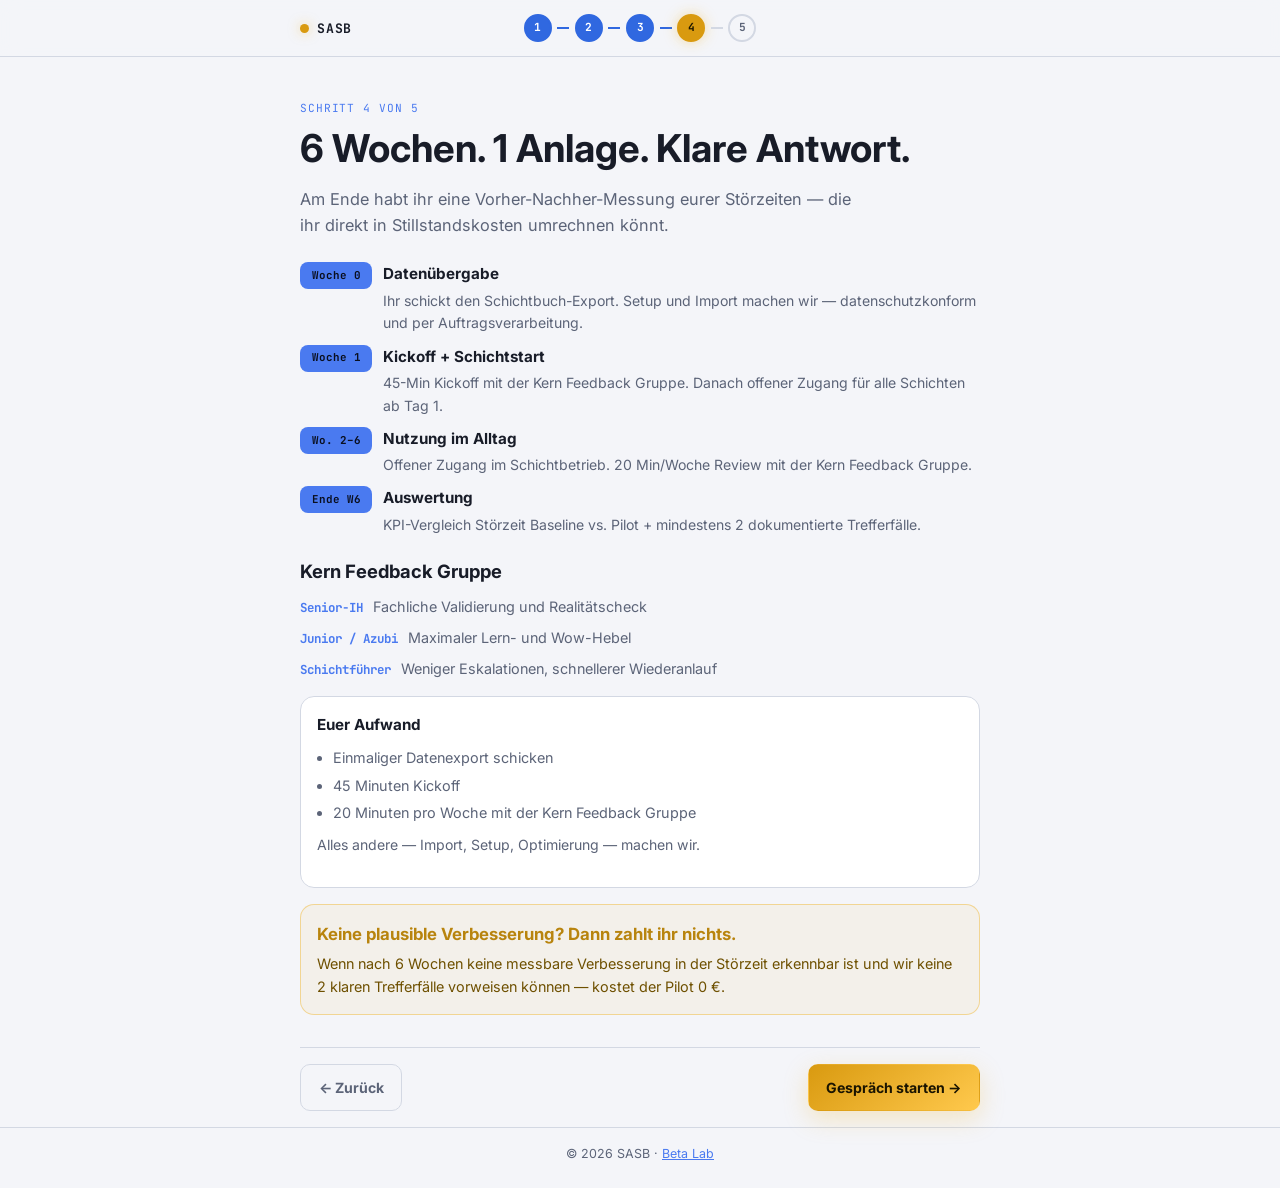
==== commit 706b0e77: "seite 3 beweis" ====
--- a/ablauf/index.html
+++ b/ablauf/index.html
@@ -22,6 +22,7 @@
   <title>SASB | 6 Wochen Pilot</title>
   <meta name="description" content="Der SASB-Pilot: 6 Wochen, 1 Engpassanlage, klare Messung — und wenn nichts besser wird, kostet es nichts." />
   <meta name="robots" content="noindex,nofollow" />
+  <link rel="icon" href="../assets/favicon.svg" type="image/svg+xml" />
   <link rel="preconnect" href="https://fonts.googleapis.com" />
   <link rel="preconnect" href="https://fonts.gstatic.com" crossorigin />
   <link rel="preconnect" href="https://assets.calendly.com" crossorigin />
@@ -29,25 +30,27 @@
   <link rel="dns-prefetch" href="//assets.calendly.com" />
   <link rel="dns-prefetch" href="//calendly.com" />
   <link href="https://fonts.googleapis.com/css2?family=Inter:wght@400;600;700&family=JetBrains+Mono:wght@500;700&display=swap" rel="stylesheet" />
-  <link rel="stylesheet" href="/SASB_CaseStudy/assets/style.css" />
-  <script src="/assets/theme.js" defer></script>
+  <link rel="stylesheet" href="../assets/style.css" />
+  <script src="../assets/theme.js" defer></script>
 </head>
 <body>
 
   <header class="site-header">
     <div class="wrap header-row">
-      <a class="brand" href="/SASB_CaseStudy/">
+      <a class="brand" href="../">
         <span class="brand-dot" aria-hidden="true"></span>
         SASB
       </a>
       <nav class="steps" aria-label="Fortschritt">
-        <a class="step-dot done" href="/SASB_CaseStudy/" aria-label="Schritt 1">1</a>
+        <a class="step-dot done" href="../" aria-label="Schritt 1">1</a>
         <span class="step-line done"></span>
-        <a class="step-dot done" href="/SASB_CaseStudy/loesung/" aria-label="Schritt 2">2</a>
+        <a class="step-dot done" href="../loesung/" aria-label="Schritt 2">2</a>
         <span class="step-line done"></span>
-        <span class="step-dot active" aria-current="step" aria-label="Schritt 3">3</span>
+        <a class="step-dot done" href="../beispiel/" aria-label="Schritt 3">3</a>
         <span class="step-line done"></span>
-        <a class="step-dot" href="/SASB_CaseStudy/termin/" aria-label="Schritt 4">4</a>
+        <span class="step-dot active" aria-current="step" aria-label="Schritt 4">4</span>
+        <span class="step-line"></span>
+        <a class="step-dot" href="../termin/" aria-label="Schritt 5">5</a>
       </nav>
       <div class="links"></div>
     </div>
@@ -57,7 +60,7 @@
     <div class="wrap">
 
       <div class="reveal">
-        <p class="page-label">Schritt 3 von 4</p>
+        <p class="page-label">Schritt 4 von 5</p>
         <h1>6 Wochen. 1 Anlage. Klare Antwort.</h1>
         <p class="lead">Am Ende habt ihr eine Vorher-Nachher-Messung eurer Störzeiten — die ihr direkt in Stillstandskosten umrechnen könnt.</p>
       </div>
@@ -125,8 +128,8 @@
       </div>
 
       <nav class="wizard-nav reveal d3">
-        <a class="btn btn-back" href="/SASB_CaseStudy/loesung/">&larr; Zurück</a>
-        <a class="btn btn-next" href="/SASB_CaseStudy/termin/">Gespräch starten &rarr;</a>
+        <a class="btn btn-back" href="../beispiel/">&larr; Zurück</a>
+        <a class="btn btn-next" href="../termin/">Gespräch starten &rarr;</a>
       </nav>
 
     </div>
@@ -140,7 +143,7 @@
 
   <script>
     (() => {
-      const TERMIN_URL = '/SASB_CaseStudy/termin/';
+      const TERMIN_URL = '../termin/';
       const CALENDLY_BOOKING_URL =
         'https://calendly.com/lughvergenz/15-minuten-sasb-case-study-telefon-gesprach';
       let warmed = false;
@@ -191,7 +194,7 @@
         }
       }
 
-      const nextButton = document.querySelector('a[href="/SASB_CaseStudy/termin/"]');
+      const nextButton = document.querySelector('a[href="../termin/"]');
       if (nextButton) {
         ['pointerenter', 'focus', 'touchstart'].forEach((eventName) => {
           nextButton.addEventListener(eventName, warmCalendly, { once: true, passive: true });
--- a/assets/style.css
+++ b/assets/style.css
@@ -0,0 +1,1180 @@
+/* SASB Case Study Flow — "Werkstatt-Klarheit" */
+
+/* === Light Mode (Default) === */
+:root {
+  color-scheme: light;
+  --bg: #f4f5f9;
+  --surface: #ffffff;
+  --surface-2: #eceef3;
+  --line: #d3d8e3;
+  --text: #181c28;
+  --muted: #5c6478;
+  --blue: #3068e0;
+  --blue-soft: #4a7af0;
+  --signal: #d99a10;
+  --signal-soft: #b8840e;
+  --ok: #1c9968;
+  --warn: #d44e4e;
+  --header-bg: rgba(244, 245, 249, 0.92);
+  --terminal-bg: #eceef3;
+  --terminal-text: #2c3652;
+  --signal-text: #6e5000;
+  --callout-text: #1e3d6e;
+  --max: 680px;
+  --r: 14px;
+}
+
+/* === Dark Mode === */
+:root[data-theme="dark"] {
+  color-scheme: dark;
+  --bg: #0c1021;
+  --surface: #151b2e;
+  --surface-2: #1a2240;
+  --line: #253354;
+  --text: #e8edf5;
+  --muted: #8a96b0;
+  --blue: #3b7dff;
+  --blue-soft: #6b9fff;
+  --signal: #f0b429;
+  --signal-soft: #ffd97a;
+  --ok: #34d399;
+  --warn: #f87171;
+  --header-bg: rgba(12, 16, 33, 0.92);
+  --terminal-bg: linear-gradient(175deg, #0e142a, #0a0e1c);
+  --terminal-text: #c0d0f0;
+  --signal-text: #ffe8a8;
+  --callout-text: #bdd4ff;
+}
+
+@media (prefers-color-scheme: dark) {
+  :root:not([data-theme]) {
+    color-scheme: dark;
+    --bg: #0c1021;
+    --surface: #151b2e;
+    --surface-2: #1a2240;
+    --line: #253354;
+    --text: #e8edf5;
+    --muted: #8a96b0;
+    --blue: #3b7dff;
+    --blue-soft: #6b9fff;
+    --signal: #f0b429;
+    --signal-soft: #ffd97a;
+    --ok: #34d399;
+    --warn: #f87171;
+    --header-bg: rgba(12, 16, 33, 0.92);
+    --terminal-bg: linear-gradient(175deg, #0e142a, #0a0e1c);
+    --terminal-text: #c0d0f0;
+    --signal-text: #ffe8a8;
+    --callout-text: #bdd4ff;
+  }
+}
+
+*, *::before, *::after { box-sizing: border-box; }
+
+html, body { margin: 0; padding: 0; }
+
+body {
+  font-family: Inter, system-ui, -apple-system, sans-serif;
+  color: var(--text);
+  background: var(--bg);
+  line-height: 1.6;
+  min-height: 100vh;
+  display: flex;
+  flex-direction: column;
+}
+
+a { color: inherit; text-decoration: none; }
+
+/* Layout */
+.wrap {
+  width: min(var(--max), calc(100% - 2rem));
+  margin: 0 auto;
+}
+
+main {
+  flex: 1;
+  padding: 2rem 0 1rem;
+}
+
+/* === HEADER === */
+.site-header {
+  border-bottom: 1px solid var(--line);
+  background: var(--header-bg);
+  backdrop-filter: blur(10px);
+  position: sticky;
+  top: 0;
+  z-index: 10;
+}
+
+.header-row {
+  display: flex;
+  align-items: center;
+  justify-content: space-between;
+  min-height: 56px;
+  gap: 0.5rem;
+}
+
+.brand {
+  display: inline-flex;
+  align-items: center;
+  gap: 0.5rem;
+  font-family: "JetBrains Mono", monospace;
+  font-weight: 700;
+  font-size: 0.82rem;
+  letter-spacing: 0.06em;
+  text-transform: uppercase;
+  color: var(--text);
+  min-width: 60px;
+}
+
+.brand-dot {
+  width: 9px;
+  height: 9px;
+  border-radius: 50%;
+  background: var(--signal);
+  box-shadow: 0 0 12px rgba(240, 180, 41, 0.5);
+}
+
+.links {
+  display: flex;
+  align-items: center;
+  justify-content: flex-end;
+  min-width: 60px;
+}
+
+/* === STEP INDICATOR === */
+.steps {
+  display: flex;
+  align-items: center;
+  gap: 0.35rem;
+}
+
+.step-dot {
+  width: 28px;
+  height: 28px;
+  border-radius: 50%;
+  display: grid;
+  place-items: center;
+  font-family: "JetBrains Mono", monospace;
+  font-size: 0.7rem;
+  font-weight: 700;
+  border: 2px solid var(--line);
+  color: var(--muted);
+  background: transparent;
+  transition: 0.2s ease;
+}
+
+a.step-dot:hover {
+  border-color: var(--blue-soft);
+  color: var(--text);
+  box-shadow: 0 0 0 3px rgba(59, 125, 255, 0.12);
+}
+
+a.step-dot.done:hover {
+  border-color: var(--blue-soft);
+  background: var(--blue-soft);
+  color: #fff;
+}
+
+a.step-dot:focus-visible {
+  outline: 2px solid rgba(59, 125, 255, 0.55);
+  outline-offset: 2px;
+}
+
+.step-dot.done {
+  border-color: var(--blue);
+  background: var(--blue);
+  color: #fff;
+}
+
+.step-dot.active {
+  border-color: var(--signal);
+  background: var(--signal);
+  color: #1a1500;
+  box-shadow: 0 0 14px rgba(240, 180, 41, 0.4);
+}
+
+.step-line {
+  width: 12px;
+  height: 2px;
+  background: var(--line);
+}
+
+.step-line.done {
+  background: var(--blue);
+}
+
+/* === PAGE HEADLINE === */
+.page-label {
+  font-family: "JetBrains Mono", monospace;
+  font-size: 0.7rem;
+  letter-spacing: 0.08em;
+  text-transform: uppercase;
+  color: var(--blue-soft);
+  margin-bottom: 0.5rem;
+}
+
+h1 {
+  font-size: clamp(1.6rem, 5vw, 2.4rem);
+  line-height: 1.15;
+  margin: 0 0 1rem;
+  font-weight: 700;
+}
+
+.lead {
+  color: var(--muted);
+  font-size: 1.02rem;
+  margin: 0 0 1.5rem;
+  max-width: 56ch;
+}
+
+h2 {
+  font-size: 1.15rem;
+  line-height: 1.2;
+  margin: 0 0 0.6rem;
+  font-weight: 700;
+}
+
+/* === CARDS === */
+.card-grid {
+  display: grid;
+  gap: 0.75rem;
+  margin-top: 1.2rem;
+}
+
+.card {
+  border-radius: var(--r);
+  border: 1px solid var(--line);
+  background: var(--surface);
+  padding: 1rem;
+}
+
+.card h3 {
+  font-size: 1rem;
+  margin: 0 0 0.4rem;
+  line-height: 1.25;
+}
+
+.card p {
+  margin: 0;
+  color: var(--muted);
+  font-size: 0.92rem;
+}
+
+.card-icon {
+  width: 32px;
+  height: 32px;
+  border-radius: 8px;
+  display: grid;
+  place-items: center;
+  font-size: 0.82rem;
+  margin-bottom: 0.6rem;
+  font-weight: 700;
+  font-family: "JetBrains Mono", monospace;
+}
+
+.card-icon.red {
+  background: rgba(248, 113, 113, 0.15);
+  color: var(--warn);
+  border: 1px solid rgba(248, 113, 113, 0.3);
+}
+
+.card-icon.blue {
+  background: rgba(59, 125, 255, 0.12);
+  color: var(--blue-soft);
+  border: 1px solid rgba(59, 125, 255, 0.3);
+}
+
+.card-icon.green {
+  background: rgba(52, 211, 153, 0.12);
+  color: var(--ok);
+  border: 1px solid rgba(52, 211, 153, 0.3);
+}
+
+/* === TERMINAL === */
+.terminal {
+  border-radius: var(--r);
+  border: 1px solid var(--line);
+  background: var(--terminal-bg);
+  padding: 0.8rem 1rem;
+  margin: 1rem 0;
+}
+
+.terminal-head {
+  display: flex;
+  align-items: center;
+  gap: 0.4rem;
+  margin-bottom: 0.7rem;
+}
+
+.terminal-head i {
+  width: 8px;
+  height: 8px;
+  border-radius: 50%;
+  background: var(--line);
+}
+
+.terminal-head span {
+  margin-left: 0.3rem;
+  font-family: "JetBrains Mono", monospace;
+  font-size: 0.72rem;
+  color: var(--muted);
+}
+
+.terminal pre {
+  margin: 0;
+  font-family: "JetBrains Mono", monospace;
+  font-size: 0.78rem;
+  color: var(--terminal-text);
+  white-space: pre-wrap;
+  line-height: 1.55;
+}
+
+/* === DEMO BLOCKS (Eingabe / Antwort) === */
+.demo-context {
+  font-size: 0.88rem;
+  color: var(--muted);
+  margin: 1rem 0 0.5rem;
+}
+
+.demo-block {
+  border-radius: var(--r);
+  border: 1px solid var(--line);
+  background: var(--terminal-bg);
+  padding: 0.8rem 1rem;
+  font-family: "JetBrains Mono", monospace;
+  font-size: 0.78rem;
+  color: var(--terminal-text);
+  line-height: 1.55;
+}
+
+.demo-block + .demo-block {
+  margin-top: 0.75rem;
+}
+
+.demo-block-head {
+  display: flex;
+  align-items: baseline;
+  justify-content: space-between;
+  gap: 0.5rem;
+  margin-bottom: 0.5rem;
+  flex-wrap: wrap;
+}
+
+.demo-block-head .terminal-label {
+  margin-bottom: 0;
+}
+
+.demo-block-head-right {
+  display: flex;
+  align-items: center;
+  gap: 0.5rem;
+  flex-wrap: wrap;
+}
+
+.demo-block p {
+  margin: 0 0 0.6rem;
+}
+
+.demo-block p:last-child {
+  margin-bottom: 0;
+}
+
+/* === TERMINAL BODY (structured content) === */
+.terminal-body {
+  font-family: "JetBrains Mono", monospace;
+  font-size: 0.78rem;
+  color: var(--terminal-text);
+  line-height: 1.55;
+}
+
+.terminal-body p {
+  margin: 0 0 0.6rem;
+}
+
+.terminal-body p:last-child {
+  margin-bottom: 0;
+}
+
+.terminal-input {
+  color: var(--text);
+  font-weight: 700;
+  padding-bottom: 0.6rem;
+  margin-bottom: 0.7rem;
+  border-bottom: 1px solid var(--line);
+}
+
+.terminal-prompt {
+  color: var(--signal);
+  margin-right: 0.3rem;
+}
+
+.terminal-label {
+  font-weight: 700;
+  text-transform: uppercase;
+  letter-spacing: 0.04em;
+  font-size: 0.72rem;
+  margin-bottom: 0.25rem;
+  color: var(--muted);
+}
+
+.terminal-label.action {
+  color: var(--ok);
+  display: flex;
+  align-items: center;
+  gap: 0.5rem;
+  flex-wrap: wrap;
+}
+
+.terminal-score {
+  display: inline-flex;
+  align-items: center;
+  gap: 0.25rem;
+  font-family: "JetBrains Mono", monospace;
+  font-size: 0.68rem;
+  font-weight: 700;
+  color: var(--ok);
+  background: rgba(52, 211, 153, 0.1);
+  border: 1px solid rgba(52, 211, 153, 0.3);
+  border-radius: 6px;
+  padding: 0.15rem 0.45rem;
+  text-transform: none;
+  letter-spacing: 0;
+}
+
+.terminal-cause {
+  font-family: "JetBrains Mono", monospace;
+  font-size: 0.75rem;
+  color: var(--signal-soft);
+  background: rgba(240, 180, 41, 0.07);
+  border: 1px solid rgba(240, 180, 41, 0.35);
+  border-radius: 8px;
+  padding: 0.4rem 0.6rem;
+  line-height: 1.45;
+  margin: 0.3rem 0 0;
+}
+
+.terminal-source-link {
+  font-size: 0.68rem;
+  color: var(--blue-soft);
+  cursor: pointer;
+  text-transform: none;
+  letter-spacing: 0;
+  font-weight: 500;
+  white-space: nowrap;
+}
+
+.terminal-source-link:hover {
+  text-decoration: underline;
+}
+
+.terminal-details {
+  border-top: 1px solid var(--line);
+  padding-top: 0.5rem;
+  margin-top: 0.6rem;
+}
+
+.terminal-details summary {
+  font-weight: 700;
+  color: var(--muted);
+  text-transform: uppercase;
+  letter-spacing: 0.04em;
+  font-size: 0.72rem;
+  cursor: pointer;
+  list-style: none;
+  display: flex;
+  align-items: center;
+  gap: 0.4rem;
+}
+
+.terminal-details summary::-webkit-details-marker {
+  display: none;
+}
+
+.terminal-details summary::before {
+  content: "\25B6";
+  font-size: 0.55rem;
+  color: var(--muted);
+  transition: transform 0.15s ease;
+}
+
+.terminal-details[open] summary::before {
+  transform: rotate(90deg);
+}
+
+.terminal-details p {
+  margin: 0.4rem 0 0;
+  padding-left: 1rem;
+  color: var(--terminal-text);
+}
+
+.terminal-details .terminal-raw-entry {
+  margin: 0.4rem 0 0;
+  padding-left: 1rem;
+  color: var(--terminal-text);
+  white-space: normal;
+  overflow-wrap: break-word;
+  font-size: 0.88rem;
+  line-height: 1.6;
+}
+
+.terminal-details[open] {
+  padding-bottom: 0.2rem;
+}
+
+/* === COMPARE BOX (Ist / Ist nicht) === */
+.compare {
+  display: grid;
+  gap: 0.75rem;
+  margin: 1rem 0;
+}
+
+.compare-box {
+  border-radius: var(--r);
+  padding: 0.9rem 1rem;
+  border: 1px solid;
+}
+
+.compare-box.positive {
+  border-color: rgba(52, 211, 153, 0.35);
+  background: rgba(52, 211, 153, 0.06);
+}
+
+.compare-box.negative {
+  border-color: rgba(248, 113, 113, 0.3);
+  background: rgba(248, 113, 113, 0.05);
+}
+
+.compare-box h3 {
+  font-size: 0.82rem;
+  margin: 0 0 0.4rem;
+  font-family: "JetBrains Mono", monospace;
+  letter-spacing: 0.04em;
+  text-transform: uppercase;
+}
+
+.compare-box.positive h3 { color: var(--ok); }
+.compare-box.negative h3 { color: var(--warn); }
+
+.compare-box ul {
+  margin: 0;
+  padding-left: 1rem;
+  color: var(--muted);
+  font-size: 0.88rem;
+}
+
+.compare-box li + li { margin-top: 0.3rem; }
+
+.compare-time {
+  margin: 0.85rem 0 0;
+  font-family: "JetBrains Mono", monospace;
+  font-size: 0.78rem;
+  font-weight: 700;
+}
+
+.compare-time.positive {
+  color: var(--ok);
+}
+
+.compare-time.negative {
+  color: var(--warn);
+}
+
+/* === CASE CARDS === */
+.case-card {
+  border-radius: var(--r);
+  border: 1px solid var(--line);
+  background: var(--surface);
+  padding: 1rem;
+}
+
+.case-card h3 {
+  font-size: 0.95rem;
+  margin: 0 0 0.5rem;
+}
+
+.case-card ul {
+  margin: 0;
+  padding-left: 1rem;
+  color: var(--muted);
+  font-size: 0.88rem;
+}
+
+.case-card li + li { margin-top: 0.3rem; }
+
+/* === KPI === */
+.kpi-grid {
+  display: grid;
+  grid-template-columns: repeat(3, 1fr);
+  gap: 0.6rem;
+  margin: 1rem 0;
+}
+
+.kpi-item {
+  border-radius: 10px;
+  border: 1px solid var(--line);
+  background: var(--surface);
+  padding: 0.7rem;
+  text-align: center;
+}
+
+.kpi-item strong {
+  display: block;
+  font-family: "JetBrains Mono", monospace;
+  color: var(--signal);
+  font-size: 0.95rem;
+}
+
+.kpi-item span {
+  font-size: 0.78rem;
+  color: var(--muted);
+}
+
+/* === TIMELINE === */
+.timeline {
+  display: grid;
+  gap: 0.6rem;
+  margin: 1rem 0;
+}
+
+.tl-item {
+  display: grid;
+  grid-template-columns: 72px 1fr;
+  gap: 0.7rem;
+  align-items: start;
+}
+
+.tl-tag {
+  text-align: center;
+  border-radius: 8px;
+  padding: 0.3rem 0.35rem;
+  font-family: "JetBrains Mono", monospace;
+  font-size: 0.68rem;
+  font-weight: 700;
+  color: #0a0f1f;
+  background: var(--blue-soft);
+}
+
+.tl-item h3 {
+  font-size: 0.95rem;
+  margin: 0 0 0.2rem;
+}
+
+.tl-item p {
+  margin: 0;
+  color: var(--muted);
+  font-size: 0.88rem;
+}
+
+/* === SIGNAL BOX (Risikoregel) === */
+.signal-box {
+  border-radius: var(--r);
+  border: 1px solid rgba(240, 180, 41, 0.45);
+  background: rgba(240, 180, 41, 0.07);
+  padding: 1rem;
+  margin: 1rem 0;
+}
+
+.signal-box h3 {
+  font-size: 1.05rem;
+  color: var(--signal-soft);
+  margin: 0 0 0.3rem;
+}
+
+.signal-box p {
+  margin: 0;
+  color: var(--signal-text);
+  font-size: 0.9rem;
+}
+
+/* === CALLOUT === */
+.callout {
+  border-radius: var(--r);
+  border: 1px solid rgba(59, 125, 255, 0.35);
+  background: rgba(59, 125, 255, 0.07);
+  padding: 0.8rem 1rem;
+  color: var(--callout-text);
+  font-size: 0.88rem;
+  margin: 1rem 0;
+}
+
+/* === NOTE (muted hint) === */
+.note {
+  font-size: 0.8rem;
+  color: var(--muted);
+  margin-top: 0.6rem;
+  padding-left: 0.7rem;
+  border-left: 2px solid var(--line);
+}
+
+/* === CHAMPIONS === */
+.champions {
+  display: grid;
+  gap: 0.5rem;
+  margin: 0.8rem 0;
+}
+
+.champion {
+  display: flex;
+  gap: 0.6rem;
+  align-items: baseline;
+  font-size: 0.9rem;
+}
+
+.champion strong {
+  font-family: "JetBrains Mono", monospace;
+  font-size: 0.78rem;
+  color: var(--blue-soft);
+  min-width: fit-content;
+}
+
+.champion span {
+  color: var(--muted);
+}
+
+/* === EFFORT === */
+.effort {
+  border-radius: var(--r);
+  border: 1px solid var(--line);
+  background: var(--surface);
+  padding: 1rem;
+  margin: 1rem 0;
+}
+
+.effort h3 {
+  font-size: 0.95rem;
+  margin: 0 0 0.5rem;
+}
+
+.effort ul {
+  margin: 0;
+  padding-left: 1rem;
+  color: var(--muted);
+  font-size: 0.9rem;
+}
+
+.effort li + li { margin-top: 0.3rem; }
+
+/* === FORM === */
+.form-card {
+  border-radius: var(--r);
+  border: 1px solid var(--line);
+  background: var(--surface);
+  padding: 1rem;
+  margin: 1rem 0;
+}
+
+.form-card h2 {
+  margin-bottom: 0.35rem;
+}
+
+.form-intro {
+  margin: 0 0 1rem;
+  color: var(--muted);
+  font-size: 0.9rem;
+}
+
+.roi-transition {
+  color: var(--muted);
+  font-size: 0.95rem;
+  margin: 1.2rem 0 0;
+}
+
+.roi-grid {
+  display: grid;
+  gap: 0.75rem;
+}
+
+.form-card label {
+  display: block;
+  font-size: 0.8rem;
+  color: var(--muted);
+  margin-bottom: 0.3rem;
+}
+
+.form-card input,
+.form-card select,
+.form-card textarea {
+  width: 100%;
+  border-radius: 8px;
+  border: 1px solid var(--line);
+  background: var(--bg);
+  color: var(--text);
+  font: inherit;
+  font-size: 0.9rem;
+  padding: 0.55rem 0.7rem;
+  margin-bottom: 0.7rem;
+}
+
+.form-card textarea {
+  min-height: 90px;
+  resize: vertical;
+}
+
+.form-card input:focus,
+.form-card select:focus,
+.form-card textarea:focus {
+  outline: 2px solid rgba(59, 125, 255, 0.45);
+  outline-offset: 1px;
+}
+
+.form-card input[type="number"]::-webkit-outer-spin-button,
+.form-card input[type="number"]::-webkit-inner-spin-button {
+  -webkit-appearance: none;
+  margin: 0;
+}
+
+.form-card input[type="number"] {
+  appearance: textfield;
+  -moz-appearance: textfield;
+}
+
+.roi-result {
+  margin-top: 0.75rem;
+}
+
+.roi-eyebrow {
+  margin: 0 0 0.35rem;
+  font-family: "JetBrains Mono", monospace;
+  font-size: 0.72rem;
+  font-weight: 700;
+  letter-spacing: 0.04em;
+  text-transform: uppercase;
+  color: var(--signal-soft);
+}
+
+.roi-result h3 span,
+.roi-result p span {
+  font-family: "JetBrains Mono", monospace;
+  font-weight: 700;
+}
+
+/* === CALENDLY EMBED === */
+.calendly-container {
+  position: relative;
+  min-height: 760px;
+  border-radius: var(--r);
+  border: 1px solid var(--line);
+  background: var(--surface);
+  overflow: hidden;
+  margin: 1.5rem 0;
+}
+
+.calendly-loading {
+  position: absolute;
+  inset: 0;
+  display: flex;
+  align-items: center;
+  justify-content: center;
+  padding: 1rem;
+  font-family: "JetBrains Mono", monospace;
+  font-size: 0.8rem;
+  color: var(--muted);
+  background:
+    linear-gradient(
+      110deg,
+      transparent 20%,
+      rgba(255, 255, 255, 0.26) 40%,
+      transparent 60%
+    ),
+    linear-gradient(180deg, var(--surface), var(--surface-2));
+  background-size: 250% 100%, 100% 100%;
+  animation: calendlyShimmer 1.7s linear infinite;
+  transition: opacity 0.22s ease;
+  pointer-events: none;
+}
+
+.calendly-container .calendly-inline-widget,
+.calendly-container .calendly-embed-frame {
+  min-height: 760px;
+  opacity: 0.01;
+  transition: opacity 0.22s ease;
+  border: 0;
+}
+
+.calendly-container[data-calendly-state="ready"] .calendly-loading {
+  opacity: 0;
+}
+
+.calendly-container[data-calendly-state="ready"] .calendly-inline-widget,
+.calendly-container[data-calendly-state="ready"] .calendly-embed-frame {
+  opacity: 1;
+}
+
+.calendly-container[data-calendly-state="error"] .calendly-loading {
+  animation: none;
+  background: linear-gradient(180deg, var(--surface), var(--surface-2));
+  pointer-events: auto;
+}
+
+.calendly-container[data-calendly-state="error"] .calendly-loading a {
+  color: var(--blue);
+  font-weight: 700;
+  text-decoration: underline;
+}
+
+@keyframes calendlyShimmer {
+  0% {
+    background-position: 110% 0, 0 0;
+  }
+  100% {
+    background-position: -120% 0, 0 0;
+  }
+}
+
+.contact-divider {
+  font-size: 0.85rem;
+  color: var(--muted);
+  text-align: center;
+  margin: 1.2rem 0 0.8rem;
+  position: relative;
+  display: flex;
+  align-items: center;
+  gap: 0.8rem;
+}
+
+.contact-divider::before,
+.contact-divider::after {
+  content: "";
+  flex: 1;
+  height: 1px;
+  background: var(--line);
+}
+
+.contact-alt {
+  display: grid;
+  gap: 0.65rem;
+}
+
+/* === CHECK LIST (Termin) === */
+.check-list {
+  margin: 0.8rem 0;
+  padding: 0;
+  list-style: none;
+}
+
+.check-list li {
+  padding: 0.45rem 0 0.45rem 1.4rem;
+  position: relative;
+  color: var(--muted);
+  font-size: 0.92rem;
+}
+
+.check-list li::before {
+  content: "";
+  position: absolute;
+  left: 0;
+  top: 0.65rem;
+  width: 8px;
+  height: 8px;
+  border-radius: 50%;
+  background: var(--blue);
+}
+
+/* === WIZARD NAV === */
+.wizard-nav {
+  margin-top: 2rem;
+  padding-top: 1rem;
+  border-top: 1px solid var(--line);
+  display: flex;
+  justify-content: space-between;
+  align-items: center;
+  gap: 0.8rem;
+}
+
+.btn {
+  display: inline-flex;
+  align-items: center;
+  justify-content: center;
+  gap: 0.4rem;
+  border-radius: 10px;
+  padding: 0.7rem 1.1rem;
+  font-weight: 700;
+  font-size: 0.88rem;
+  border: 1px solid transparent;
+  transition: 0.18s ease;
+  cursor: pointer;
+}
+
+.btn:hover { transform: translateY(-1px); }
+
+.btn-next {
+  background: linear-gradient(140deg, var(--signal), #ffc94d);
+  color: #1a1400;
+  box-shadow: 0 8px 24px rgba(240, 180, 41, 0.25);
+}
+
+.btn-back {
+  background: transparent;
+  border-color: var(--line);
+  color: var(--muted);
+}
+
+.btn-back:hover {
+  border-color: var(--blue);
+  color: var(--text);
+}
+
+.btn-mail {
+  background: var(--blue);
+  color: #fff;
+  box-shadow: 0 8px 24px rgba(59, 125, 255, 0.25);
+  width: 100%;
+  padding: 0.85rem;
+  font-size: 0.95rem;
+}
+
+.contact-options {
+  margin: 1.5rem 0;
+  display: grid;
+  gap: 0.65rem;
+}
+
+.btn-whatsapp {
+  width: 100%;
+  padding: 0.85rem;
+  font-size: 0.95rem;
+  background: rgba(52, 211, 153, 0.12);
+  border-color: rgba(52, 211, 153, 0.45);
+  color: var(--text);
+}
+
+.btn-whatsapp:hover {
+  border-color: rgba(52, 211, 153, 0.7);
+}
+
+/* === TRUST STRIP === */
+.trust-strip {
+  border-radius: var(--r);
+  border: 1px solid rgba(52, 211, 153, 0.35);
+  background: rgba(52, 211, 153, 0.06);
+  padding: 1rem;
+  margin: 1rem 0;
+}
+
+.trust-strip h3 {
+  font-size: 0.95rem;
+  color: var(--ok);
+  margin: 0 0 0.5rem;
+}
+
+.trust-strip ul {
+  margin: 0;
+  padding: 0;
+  list-style: none;
+}
+
+.trust-strip li {
+  padding: 0.3rem 0 0.3rem 1.2rem;
+  position: relative;
+  color: var(--muted);
+  font-size: 0.88rem;
+}
+
+.trust-strip li::before {
+  content: "";
+  position: absolute;
+  left: 0;
+  top: 0.55rem;
+  width: 7px;
+  height: 7px;
+  border-radius: 50%;
+  background: var(--ok);
+}
+
+/* === FAQ SECTION === */
+.faq-section {
+  margin: 1rem 0;
+}
+
+.faq-section h3 {
+  font-size: 0.95rem;
+  margin: 0 0 0.6rem;
+}
+
+.faq-item {
+  border-radius: 10px;
+  border: 1px solid var(--line);
+  background: var(--surface);
+  margin-bottom: 0.5rem;
+}
+
+.faq-item summary {
+  padding: 0.7rem 1rem;
+  font-weight: 600;
+  font-size: 0.88rem;
+  cursor: pointer;
+  list-style: none;
+  display: flex;
+  align-items: center;
+  gap: 0.5rem;
+  color: var(--text);
+}
+
+.faq-item summary::-webkit-details-marker {
+  display: none;
+}
+
+.faq-item summary::before {
+  content: "\25B6";
+  font-size: 0.5rem;
+  color: var(--muted);
+  transition: transform 0.15s ease;
+  flex-shrink: 0;
+}
+
+.faq-item[open] summary::before {
+  transform: rotate(90deg);
+}
+
+.faq-item p {
+  margin: 0;
+  padding: 0 1rem 0.7rem 1.8rem;
+  color: var(--muted);
+  font-size: 0.86rem;
+  line-height: 1.55;
+}
+
+/* === FOOTER === */
+.site-footer {
+  margin-top: auto;
+  border-top: 1px solid var(--line);
+  padding: 1rem 0 1.5rem;
+  color: var(--muted);
+  font-size: 0.78rem;
+  text-align: center;
+}
+
+.site-footer a {
+  color: var(--blue-soft);
+  text-decoration: underline;
+}
+
+/* === REVEAL ANIMATION === */
+.reveal {
+  opacity: 0;
+  transform: translateY(14px);
+  animation: lift 0.5s ease forwards;
+}
+
+.reveal.d2 { animation-delay: 0.07s; }
+.reveal.d3 { animation-delay: 0.14s; }
+
+@keyframes lift {
+  to { opacity: 1; transform: none; }
+}
+
+/* === RESPONSIVE === */
+@media (min-width: 640px) {
+  .compare { grid-template-columns: 1fr 1fr; }
+  .card-grid.cols-3 { grid-template-columns: repeat(3, 1fr); }
+  .roi-grid { grid-template-columns: 1fr 1fr; }
+}
+
+@media (max-width: 400px) {
+  .steps { gap: 0.2rem; }
+  .step-dot { width: 24px; height: 24px; font-size: 0.62rem; }
+  .step-line { width: 6px; }
+  .kpi-grid { grid-template-columns: 1fr; }
+  .tl-item { grid-template-columns: 60px 1fr; }
+}
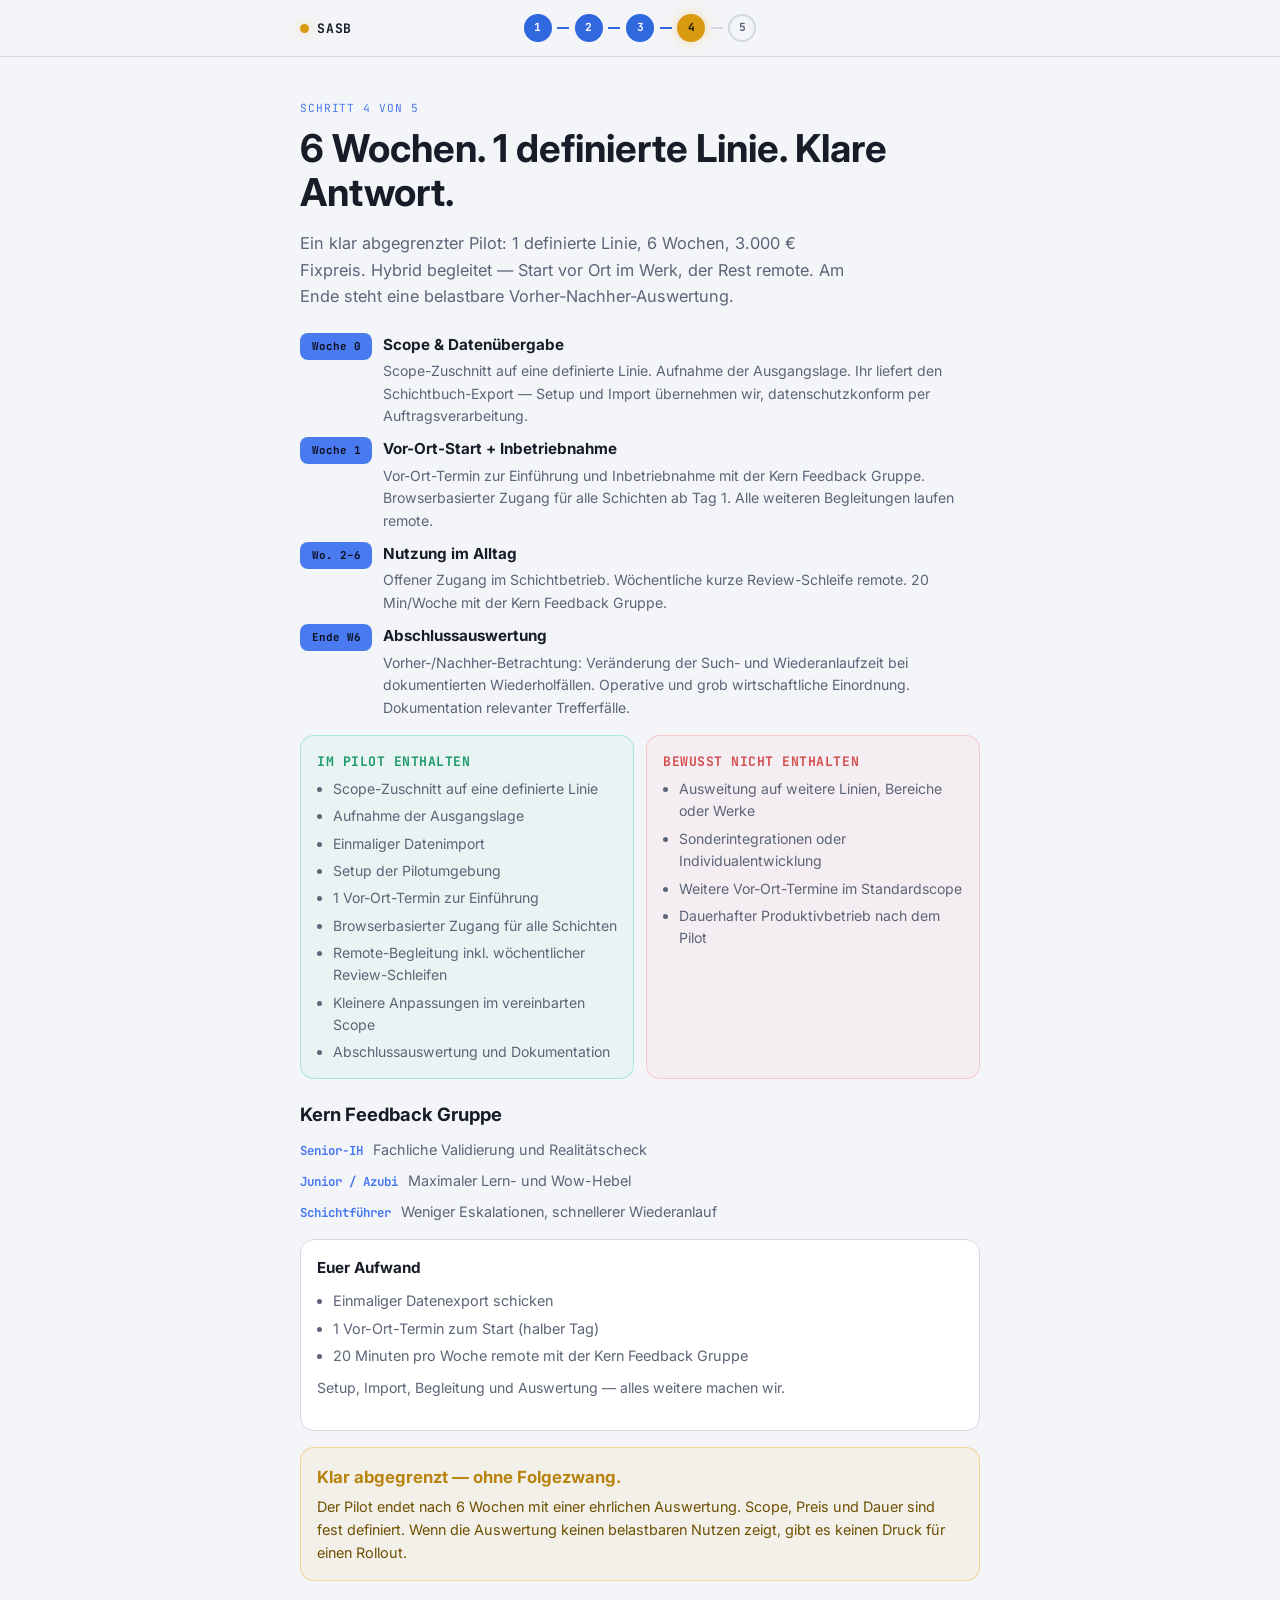
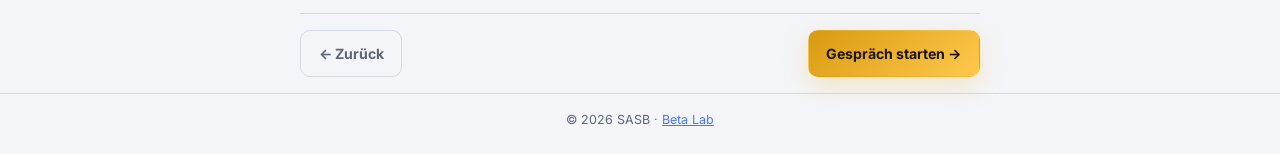
==== commit df21c58d: "3000 euro" ====
--- a/ablauf/index.html
+++ b/ablauf/index.html
@@ -20,7 +20,7 @@
   </script>
   <meta name="viewport" content="width=device-width, initial-scale=1" />
   <title>SASB | 6 Wochen Pilot</title>
-  <meta name="description" content="Der SASB-Pilot: 6 Wochen, 1 Engpassanlage, klare Messung — und wenn nichts besser wird, kostet es nichts." />
+  <meta name="description" content="Der SASB-Pilot: 6 Wochen auf einer definierten Linie, 3.000 € Fixpreis, hybrid begleitet — mit klarer Vorher-Nachher-Auswertung." />
   <meta name="robots" content="noindex,nofollow" />
   <link rel="icon" href="../assets/favicon.svg" type="image/svg+xml" />
   <link rel="preconnect" href="https://fonts.googleapis.com" />
@@ -61,38 +61,64 @@
 
       <div class="reveal">
         <p class="page-label">Schritt 4 von 5</p>
-        <h1>6 Wochen. 1 Anlage. Klare Antwort.</h1>
-        <p class="lead">Am Ende habt ihr eine Vorher-Nachher-Messung eurer Störzeiten — die ihr direkt in Stillstandskosten umrechnen könnt.</p>
+        <h1>6 Wochen. 1 definierte Linie. Klare Antwort.</h1>
+        <p class="lead">Ein klar abgegrenzter Pilot: 1 definierte Linie, 6 Wochen, 3.000&nbsp;&euro; Fixpreis. Hybrid begleitet — Start vor Ort im Werk, der Rest remote. Am Ende steht eine belastbare Vorher-Nachher-Auswertung.</p>
       </div>
 
       <div class="timeline reveal d2">
         <div class="tl-item">
           <span class="tl-tag">Woche 0</span>
           <div>
-            <h3>Datenübergabe</h3>
-            <p>Ihr schickt den Schichtbuch-Export. Setup und Import machen wir — datenschutzkonform und per Auftragsverarbeitung.</p>
+            <h3>Scope &amp; Datenübergabe</h3>
+            <p>Scope-Zuschnitt auf eine definierte Linie. Aufnahme der Ausgangslage. Ihr liefert den Schichtbuch-Export — Setup und Import übernehmen wir, datenschutzkonform per Auftragsverarbeitung.</p>
           </div>
         </div>
         <div class="tl-item">
           <span class="tl-tag">Woche 1</span>
           <div>
-            <h3>Kickoff + Schichtstart</h3>
-            <p>45-Min Kickoff mit der Kern Feedback Gruppe. Danach offener Zugang für alle Schichten ab Tag 1.</p>
+            <h3>Vor-Ort-Start + Inbetriebnahme</h3>
+            <p>Vor-Ort-Termin zur Einführung und Inbetriebnahme mit der Kern Feedback Gruppe. Browserbasierter Zugang für alle Schichten ab Tag 1. Alle weiteren Begleitungen laufen remote.</p>
           </div>
         </div>
         <div class="tl-item">
           <span class="tl-tag">Wo. 2–6</span>
           <div>
             <h3>Nutzung im Alltag</h3>
-            <p>Offener Zugang im Schichtbetrieb. 20 Min/Woche Review mit der Kern Feedback Gruppe.</p>
+            <p>Offener Zugang im Schichtbetrieb. Wöchentliche kurze Review-Schleife remote. 20 Min/Woche mit der Kern Feedback Gruppe.</p>
           </div>
         </div>
         <div class="tl-item">
           <span class="tl-tag">Ende W6</span>
           <div>
-            <h3>Auswertung</h3>
-            <p>KPI-Vergleich Störzeit Baseline vs. Pilot + mindestens 2 dokumentierte Trefferfälle.</p>
-          </div>
+            <h3>Abschlussauswertung</h3>
+            <p>Vorher-/Nachher-Betrachtung: Veränderung der Such- und Wiederanlaufzeit bei dokumentierten Wiederholfällen. Operative und grob wirtschaftliche Einordnung. Dokumentation relevanter Trefferfälle.</p>
+          </div>
+        </div>
+      </div>
+
+      <div class="compare reveal d2">
+        <div class="compare-box positive">
+          <h3>Im Pilot enthalten</h3>
+          <ul>
+            <li>Scope-Zuschnitt auf eine definierte Linie</li>
+            <li>Aufnahme der Ausgangslage</li>
+            <li>Einmaliger Datenimport</li>
+            <li>Setup der Pilotumgebung</li>
+            <li>1 Vor-Ort-Termin zur Einführung</li>
+            <li>Browserbasierter Zugang für alle Schichten</li>
+            <li>Remote-Begleitung inkl. wöchentlicher Review-Schleifen</li>
+            <li>Kleinere Anpassungen im vereinbarten Scope</li>
+            <li>Abschlussauswertung und Dokumentation</li>
+          </ul>
+        </div>
+        <div class="compare-box negative">
+          <h3>Bewusst nicht enthalten</h3>
+          <ul>
+            <li>Ausweitung auf weitere Linien, Bereiche oder Werke</li>
+            <li>Sonderintegrationen oder Individualentwicklung</li>
+            <li>Weitere Vor-Ort-Termine im Standardscope</li>
+            <li>Dauerhafter Produktivbetrieb nach dem Pilot</li>
+          </ul>
         </div>
       </div>
 
@@ -116,15 +142,15 @@
         <h3>Euer Aufwand</h3>
         <ul>
           <li>Einmaliger Datenexport schicken</li>
-          <li>45 Minuten Kickoff</li>
-          <li>20 Minuten pro Woche mit der Kern Feedback Gruppe</li>
+          <li>1 Vor-Ort-Termin zum Start (halber Tag)</li>
+          <li>20 Minuten pro Woche remote mit der Kern Feedback Gruppe</li>
         </ul>
-        <p style="margin-top: 0.6rem; color: var(--muted); font-size: 0.88rem;">Alles andere — Import, Setup, Optimierung — machen wir.</p>
+        <p style="margin-top: 0.6rem; color: var(--muted); font-size: 0.88rem;">Setup, Import, Begleitung und Auswertung — alles weitere machen wir.</p>
       </div>
 
       <div class="signal-box reveal d3">
-        <h3>Keine plausible Verbesserung? Dann zahlt ihr nichts.</h3>
-        <p>Wenn nach 6 Wochen keine messbare Verbesserung in der Störzeit erkennbar ist und wir keine 2 klaren Trefferfälle vorweisen können — kostet der Pilot 0&nbsp;&euro;.</p>
+        <h3>Klar abgegrenzt — ohne Folgezwang.</h3>
+        <p>Der Pilot endet nach 6 Wochen mit einer ehrlichen Auswertung. Scope, Preis und Dauer sind fest definiert. Wenn die Auswertung keinen belastbaren Nutzen zeigt, gibt es keinen Druck für einen Rollout.</p>
       </div>
 
       <nav class="wizard-nav reveal d3">
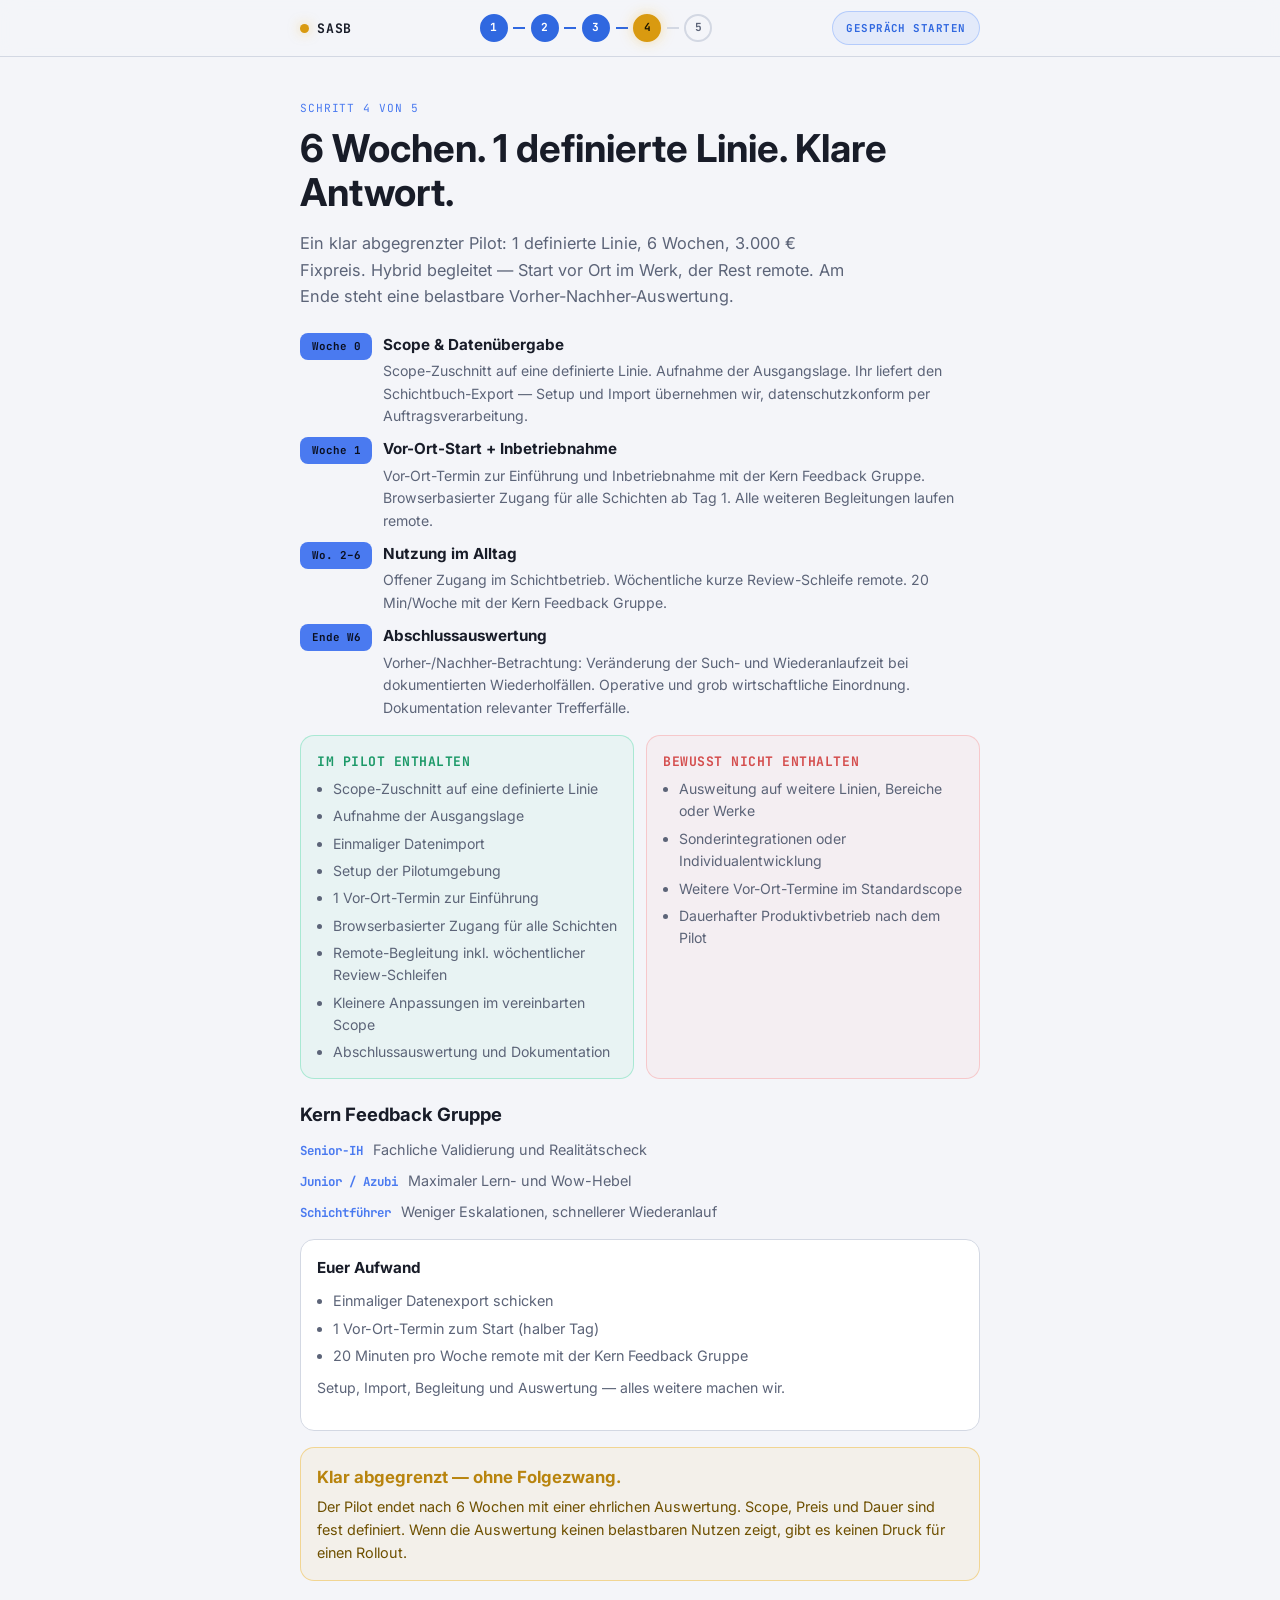
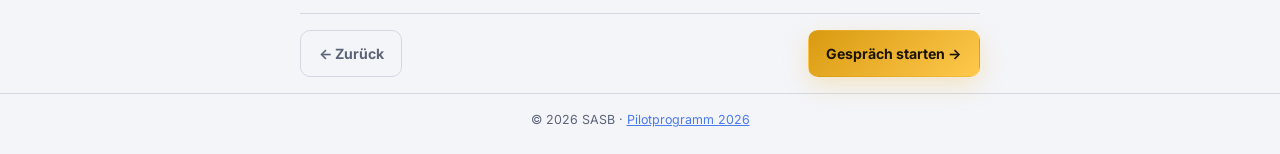
==== commit e20b670e: "numer und email" ====
--- a/ablauf/index.html
+++ b/ablauf/index.html
@@ -52,7 +52,9 @@
         <span class="step-line"></span>
         <a class="step-dot" href="../termin/" aria-label="Schritt 5">5</a>
       </nav>
-      <div class="links"></div>
+      <div class="links">
+        <a class="header-cta" href="https://sasb.site/termin/">Gespräch starten</a>
+      </div>
     </div>
   </header>
 
@@ -163,7 +165,7 @@
 
   <footer class="site-footer">
     <div class="wrap">
-      &copy; 2026 SASB &middot; <a href="/beta-lab/">Beta Lab</a>
+      &copy; 2026 SASB &middot; <a href="/beta-lab/">Pilotprogramm 2026</a>
     </div>
   </footer>
 
--- a/assets/style.css
+++ b/assets/style.css
@@ -111,7 +111,7 @@
   align-items: center;
   justify-content: space-between;
   min-height: 56px;
-  gap: 0.5rem;
+  gap: 0.65rem;
 }
 
 .brand {
@@ -139,7 +139,48 @@
   display: flex;
   align-items: center;
   justify-content: flex-end;
-  min-width: 60px;
+  min-width: fit-content;
+  flex-shrink: 0;
+}
+
+.header-cta {
+  display: inline-flex;
+  align-items: center;
+  justify-content: center;
+  min-height: 34px;
+  padding: 0.45rem 0.85rem;
+  border-radius: 999px;
+  border: 1px solid rgba(59, 125, 255, 0.28);
+  background: rgba(59, 125, 255, 0.09);
+  color: var(--blue);
+  font-family: "JetBrains Mono", monospace;
+  font-size: 0.68rem;
+  font-weight: 700;
+  letter-spacing: 0.04em;
+  text-transform: uppercase;
+  line-height: 1;
+  white-space: nowrap;
+  transition: 0.18s ease;
+}
+
+.header-cta:hover {
+  border-color: var(--blue-soft);
+  background: rgba(59, 125, 255, 0.14);
+  color: var(--text);
+  transform: translateY(-1px);
+}
+
+.header-cta:focus-visible {
+  outline: 2px solid rgba(59, 125, 255, 0.45);
+  outline-offset: 2px;
+}
+
+.header-cta.is-disabled {
+  border-color: var(--line);
+  background: var(--surface-2);
+  color: var(--muted);
+  cursor: default;
+  pointer-events: none;
 }
 
 /* === STEP INDICATOR === */
@@ -226,6 +267,12 @@
   font-size: 1.02rem;
   margin: 0 0 1.5rem;
   max-width: 56ch;
+}
+
+.credibility-line {
+  margin: 0.3rem 0 0;
+  color: var(--muted);
+  font-size: 0.82rem;
 }
 
 h2 {
@@ -946,6 +993,38 @@
   gap: 0.65rem;
 }
 
+.contact-inline {
+  margin: 1rem 0 0;
+  color: var(--muted);
+  font-size: 0.86rem;
+  line-height: 1.55;
+}
+
+.contact-inline a {
+  color: var(--blue);
+  font-weight: 600;
+  text-decoration: underline;
+  text-underline-offset: 0.12em;
+}
+
+.contact-inline span {
+  margin: 0 0.35rem;
+}
+
+.social-proof {
+  margin: 0.85rem 0 0;
+  color: var(--muted);
+  font-size: 0.82rem;
+  line-height: 1.55;
+}
+
+.social-proof a {
+  color: var(--blue);
+  font-weight: 600;
+  text-decoration: underline;
+  white-space: nowrap;
+}
+
 /* === CHECK LIST (Termin) === */
 .check-list {
   margin: 0.8rem 0;
@@ -1171,10 +1250,31 @@
   .roi-grid { grid-template-columns: 1fr 1fr; }
 }
 
+@media (max-width: 560px) {
+  .header-row {
+    display: grid;
+    grid-template-columns: auto 1fr auto;
+    align-items: center;
+    row-gap: 0.45rem;
+    padding: 0.55rem 0;
+    min-height: auto;
+  }
+
+  .steps {
+    grid-column: 1 / -1;
+    justify-content: center;
+  }
+}
+
 @media (max-width: 400px) {
   .steps { gap: 0.2rem; }
   .step-dot { width: 24px; height: 24px; font-size: 0.62rem; }
   .step-line { width: 6px; }
   .kpi-grid { grid-template-columns: 1fr; }
   .tl-item { grid-template-columns: 60px 1fr; }
-}
+  .header-cta {
+    min-height: 30px;
+    padding: 0.35rem 0.6rem;
+    font-size: 0.62rem;
+  }
+}
